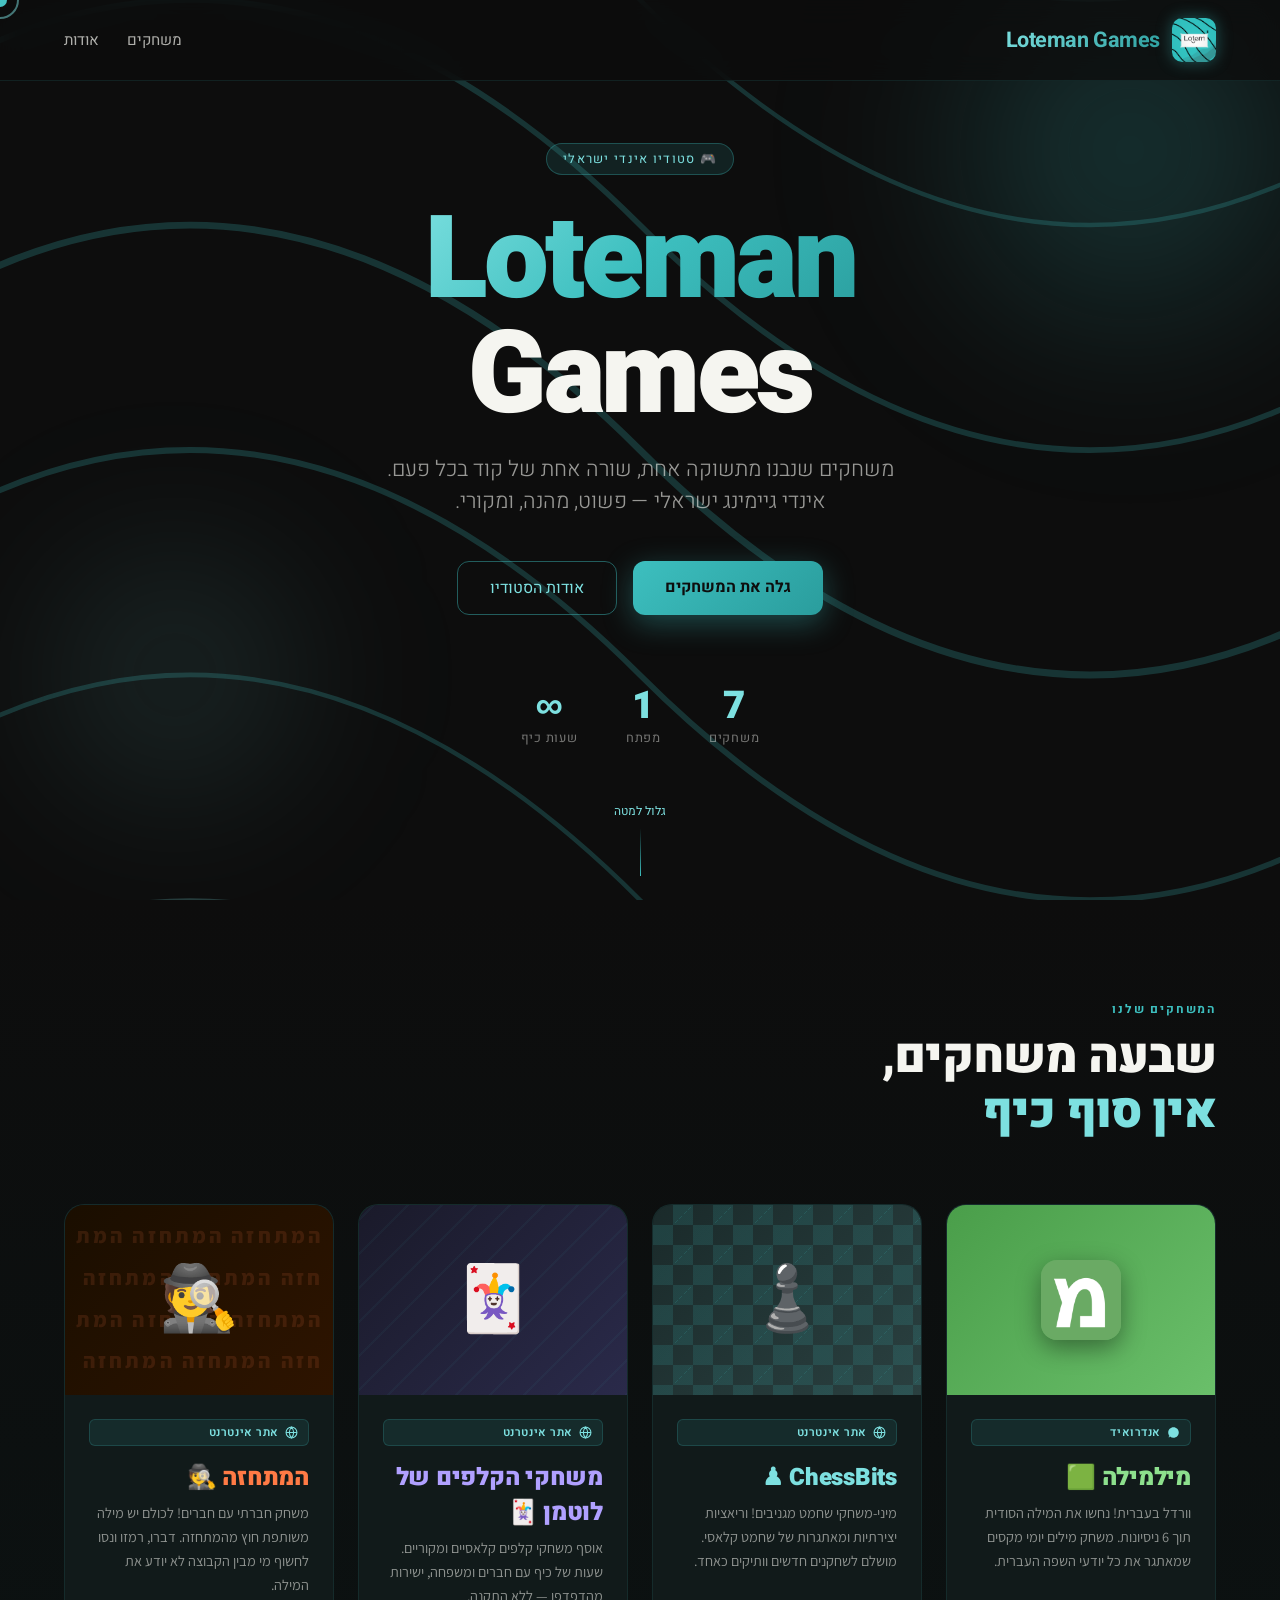
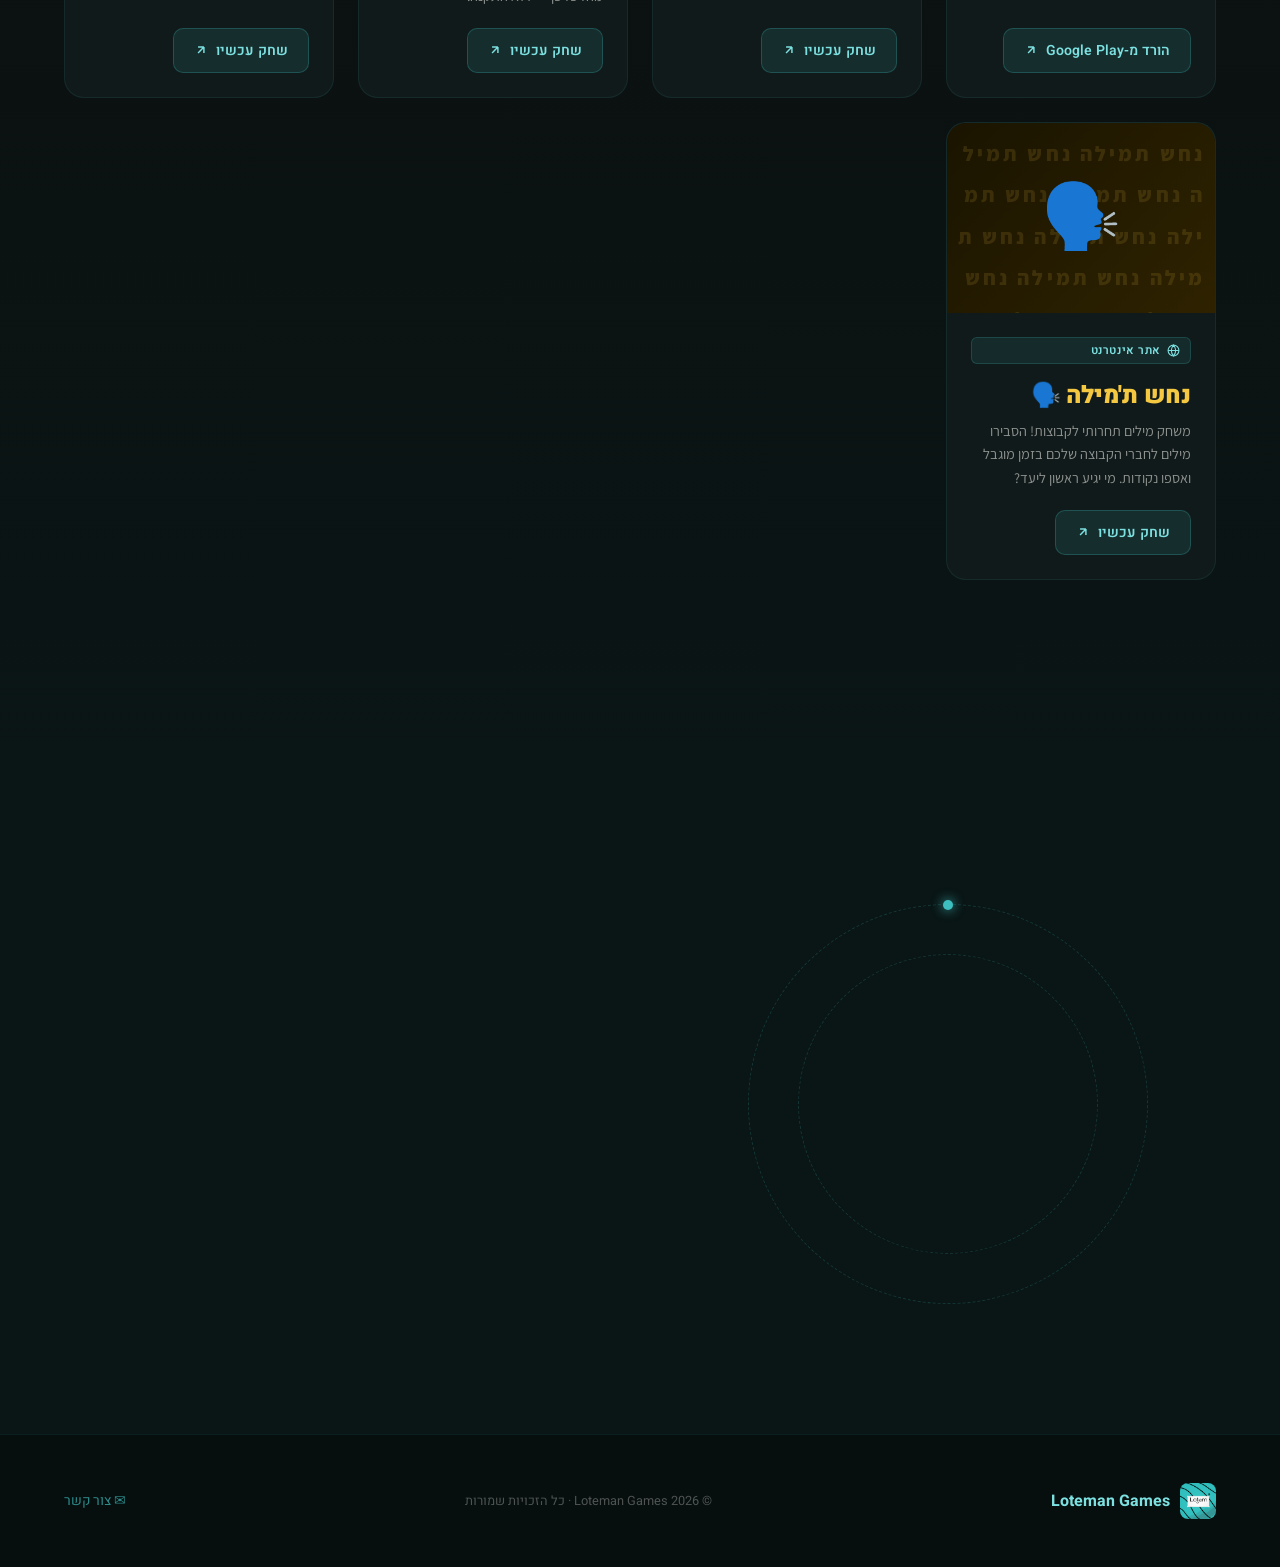
==== index.html @ 19d27a6d "Point game links to new loteman.com subdomains Co-Authored-By: Claude Opus 5.5 <noreply@anthropic.co" ====
﻿<!DOCTYPE html>
<html lang="he" dir="rtl">
<head>
  <link rel="icon" type="image/png" href="assets/logos/loteman-logo.png">
  <meta charset="UTF-8" />
  <meta name="google-adsense-account" content="ca-pub-8346271386899042" />
  <meta name="viewport" content="width=device-width, initial-scale=1.0" />
  <title>לוטמן גיימס | Loteman Games</title>
  <link rel="preconnect" href="https://fonts.googleapis.com" />
  <link rel="preconnect" href="https://fonts.gstatic.com" crossorigin />
  <link href="https://fonts.googleapis.com/css2?family=Heebo:wght@300;400;700;900&family=Assistant:wght@300;400;700&display=swap" rel="stylesheet" />
    <link rel="stylesheet" href="css/styles.css?v=4" />
</head>
<body>

<!-- Custom cursor -->
<div id="cursor"></div>
<div id="cursor-ring"></div>

<!-- Header -->
<header>
  <a href="#" class="logo-wrap">
    <img src="assets/logos/loteman-logo.png" alt="Loteman Games" class="logo-img" />
    <span class="logo-text">Loteman Games</span>
  </a>
  <nav>
    <a href="#games">משחקים</a>
    <a href="#about">אודות</a>
  </nav>
</header>

<!-- Hero -->
<section class="hero">
  <div class="hero-bg">
    <!-- Lotem-style wavy lines SVG -->
    <svg viewBox="0 0 800 800" fill="none" xmlns="http://www.w3.org/2000/svg">
      <path d="M0 400 Q200 200 400 400 Q600 600 800 400" stroke="#3dbfbf" stroke-width="3" fill="none"/>
      <path d="M0 300 Q200 100 400 300 Q600 500 800 300" stroke="#3dbfbf" stroke-width="2.5" fill="none"/>
      <path d="M0 500 Q200 300 400 500 Q600 700 800 500" stroke="#3dbfbf" stroke-width="2.5" fill="none"/>
      <path d="M0 200 Q200 0 400 200 Q600 400 800 200" stroke="#3dbfbf" stroke-width="2" fill="none"/>
      <path d="M0 600 Q200 400 400 600 Q600 800 800 600" stroke="#3dbfbf" stroke-width="2" fill="none"/>
      <path d="M0 100 Q200 -100 400 100 Q600 300 800 100" stroke="#7de0e0" stroke-width="1.5" fill="none"/>
      <path d="M0 700 Q200 500 400 700 Q600 900 800 700" stroke="#7de0e0" stroke-width="1.5" fill="none"/>
    </svg>
  </div>
  <div class="orb orb-1"></div>
  <div class="orb orb-2"></div>

  <div class="hero-content">
    <div class="hero-badge">🎮 סטודיו אינדי ישראלי</div>
    <h1>
      <span>Loteman</span><br/>
      Games
    </h1>
    <p class="hero-sub">
      משחקים שנבנו מתשוקה אחת, שורה אחת של קוד בכל פעם.
      <br/>אינדי גיימינג ישראלי — פשוט, מהנה, ומקורי.
    </p>
    <div class="hero-cta">
      <a href="#games" class="btn-primary">גלה את המשחקים</a>
      <a href="#about" class="btn-outline">אודות הסטודיו</a>
    </div>
    <div class="hero-stats">
      <div class="stat">
        <div class="stat-num">7</div>
        <div class="stat-label">משחקים</div>
      </div>
      <div class="stat">
        <div class="stat-num">1</div>
        <div class="stat-label">מפתח</div>
      </div>
      <div class="stat">
        <div class="stat-num">∞</div>
        <div class="stat-label">שעות כיף</div>
      </div>
    </div>
  </div>

  <div class="scroll-hint">
    <span>גלול למטה</span>
    <div class="scroll-hint-line"></div>
  </div>
</section>

<!-- Games -->
<section id="games">
  <div class="games-intro reveal">
    <div class="section-label">המשחקים שלנו</div>
    <h2 class="section-title">
      שבעה משחקים,<br/>
      <span>אין סוף כיף</span>
    </h2>
  </div>

  <div class="games-grid">

    <!-- 1. Milmila -->
    <div class="game-card game-card-milmila reveal">
      <div class="game-thumb game-thumb-milmila">
        <img src="assets/logos/MilMila-Logo.png" alt="מילמילה" class="game-logo" />
      </div>
      <div class="game-body">
        <div class="game-platform">
          <svg width="13" height="13" viewBox="0 0 24 24" fill="currentColor"><path d="M17.523 15.341a.75.75 0 1 0 0-1.5.75.75 0 0 0 0 1.5zm-11.046 0a.75.75 0 1 0 0-1.5.75.75 0 0 0 0 1.5zM12 2.25C6.615 2.25 2.25 6.615 2.25 12c0 2.43.865 4.655 2.29 6.387L3.22 19.72a.75.75 0 1 0 1.06 1.06l1.344-1.343A9.713 9.713 0 0 0 12 21.75c5.385 0 9.75-4.365 9.75-9.75S17.385 2.25 12 2.25z"/></svg>
          אנדרואיד
        </div>
        <div class="game-name">מילמילה 🟩</div>
        <div class="game-desc">וורדל בעברית! נחשו את המילה הסודית תוך 6 ניסיונות. משחק מילים יומי מקסים שמאתגר את כל יודעי השפה העברית.</div>
        <a href="https://play.google.com/store/apps/details?id=io.lotemangames.com.unity.template.mobile2D&hl=he" target="_blank" class="game-link">
          הורד מ-Google Play
          <svg width="14" height="14" viewBox="0 0 24 24" fill="none" stroke="currentColor" stroke-width="2.5"><path d="M7 17L17 7M17 7H7M17 7v10"/></svg>
        </a>
      </div>
    </div>

    <!-- 2. ChessBits -->
    <div class="game-card game-card-chess reveal">
      <div class="game-thumb game-thumb-chess">
        <div class="chess-pattern"></div>
        <div class="game-icon-large">♟️</div>
      </div>
      <div class="game-body">
        <div class="game-platform">
          <svg width="13" height="13" viewBox="0 0 24 24" fill="none" stroke="currentColor" stroke-width="2"><circle cx="12" cy="12" r="10"/><path d="M2 12h20M12 2a15.3 15.3 0 0 1 4 10 15.3 15.3 0 0 1-4 10 15.3 15.3 0 0 1-4-10 15.3 15.3 0 0 1 4-10z"/></svg>
          אתר אינטרנט
        </div>
        <div class="game-name">ChessBits ♟</div>
        <div class="game-desc">מיני-משחקי שחמט מגניבים! וריאציות יצירתיות ומאתגרות של שחמט קלאסי. מושלם לשחקנים חדשים וותיקים כאחד.</div>
        <a href="https://chessbits.loteman.com/" target="_blank" class="game-link">
          שחק עכשיו
          <svg width="14" height="14" viewBox="0 0 24 24" fill="none" stroke="currentColor" stroke-width="2.5"><path d="M7 17L17 7M17 7H7M17 7v10"/></svg>
        </a>
      </div>
    </div>

    <!-- 3. Card Games -->
    <div class="game-card game-card-cards reveal">
      <div class="game-thumb game-thumb-cards">
        <div class="card-pattern"></div>
        <div class="game-icon-large">🃏</div>
      </div>
      <div class="game-body">
        <div class="game-platform">
          <svg width="13" height="13" viewBox="0 0 24 24" fill="none" stroke="currentColor" stroke-width="2"><circle cx="12" cy="12" r="10"/><path d="M2 12h20M12 2a15.3 15.3 0 0 1 4 10 15.3 15.3 0 0 1-4 10 15.3 15.3 0 0 1-4-10 15.3 15.3 0 0 1 4-10z"/></svg>
          אתר אינטרנט
        </div>
        <div class="game-name">משחקי הקלפים של לוטמן 🃏</div>
        <div class="game-desc">אוסף משחקי קלפים קלאסיים ומקוריים. שעות של כיף עם חברים ומשפחה, ישירות מהדפדפן — ללא התקנה.</div>
        <a href="https://cardgames.loteman.com/" target="_blank" class="game-link">
          שחק עכשיו
          <svg width="14" height="14" viewBox="0 0 24 24" fill="none" stroke="currentColor" stroke-width="2.5"><path d="M7 17L17 7M17 7H7M17 7v10"/></svg>
        </a>
      </div>
    </div>

    <!-- 4. Imposter -->
    <div class="game-card game-card-imposter reveal">
      <div class="game-thumb game-thumb-imposter">
        <div class="word-pattern word-pattern-imposter"></div>
        <div class="game-icon-large">🕵️</div>
      </div>
      <div class="game-body">
        <div class="game-platform">
          <svg width="13" height="13" viewBox="0 0 24 24" fill="none" stroke="currentColor" stroke-width="2"><circle cx="12" cy="12" r="10"/><path d="M2 12h20M12 2a15.3 15.3 0 0 1 4 10 15.3 15.3 0 0 1-4 10 15.3 15.3 0 0 1-4-10 15.3 15.3 0 0 1 4-10z"/></svg>
          אתר אינטרנט
        </div>
        <div class="game-name">המתחזה 🕵️</div>
        <div class="game-desc">משחק חברתי עם חברים! לכולם יש מילה משותפת חוץ מהמתחזה. דברו, רמזו ונסו לחשוף מי מבין הקבוצה לא יודע את המילה.</div>
        <a href="https://imposter.loteman.com/" target="_blank" class="game-link">
          שחק עכשיו
          <svg width="14" height="14" viewBox="0 0 24 24" fill="none" stroke="currentColor" stroke-width="2.5"><path d="M7 17L17 7M17 7H7M17 7v10"/></svg>
        </a>
      </div>
    </div>

    <!-- 5. GuessWord -->
    <div class="game-card game-card-guessword reveal">
      <div class="game-thumb game-thumb-guessword">
        <div class="word-pattern"></div>
        <div class="game-icon-large">🗣️</div>
      </div>
      <div class="game-body">
        <div class="game-platform">
          <svg width="13" height="13" viewBox="0 0 24 24" fill="none" stroke="currentColor" stroke-width="2"><circle cx="12" cy="12" r="10"/><path d="M2 12h20M12 2a15.3 15.3 0 0 1 4 10 15.3 15.3 0 0 1-4 10 15.3 15.3 0 0 1-4-10 15.3 15.3 0 0 1 4-10z"/></svg>
          אתר אינטרנט
        </div>
        <div class="game-name">נחש ת'מילה 🗣️</div>
        <div class="game-desc">משחק מילים תחרותי לקבוצות! הסבירו מילים לחברי הקבוצה שלכם בזמן מוגבל ואספו נקודות. מי יגיע ראשון ליעד?</div>
        <a href="https://guessword.loteman.com/" target="_blank" class="game-link">
          שחק עכשיו
          <svg width="14" height="14" viewBox="0 0 24 24" fill="none" stroke="currentColor" stroke-width="2.5"><path d="M7 17L17 7M17 7H7M17 7v10"/></svg>
        </a>
      </div>
    </div>

    <!-- 6. Hirtotim -->
    <div class="game-card game-card-hirtotim reveal">
      <div class="game-thumb game-thumb-hirtotim">
        <div class="hirtotim-pattern"></div>
        <div class="game-icon-large">🤥</div>
      </div>
      <div class="game-body">
        <div class="game-platform">
          <svg width="13" height="13" viewBox="0 0 24 24" fill="none" stroke="currentColor" stroke-width="2"><circle cx="12" cy="12" r="10"/><path d="M2 12h20M12 2a15.3 15.3 0 0 1 4 10 15.3 15.3 0 0 1-4 10 15.3 15.3 0 0 1-4-10 15.3 15.3 0 0 1 4-10z"/></svg>
          אתר אינטרנט
        </div>
        <div class="game-name">חירטוטים 🤥</div>
        <div class="game-desc">רק תשובות שגויות (אבל הגיוניות) זוכות! ענו על שאלות עם תשובות לא נכונות שעדיין מתאימות לקטגוריה.</div>
        <a href="https://opposites.loteman.com/" target="_blank" class="game-link">
          שחק עכשיו
          <svg width="14" height="14" viewBox="0 0 24 24" fill="none" stroke="currentColor" stroke-width="2.5"><path d="M7 17L17 7M17 7H7M17 7v10"/></svg>
        </a>
      </div>
    </div>

    <!-- 7. Category -->
    <div class="game-card game-card-category reveal">
      <div class="game-thumb game-thumb-category">
        <div class="category-pattern"></div>
        <div class="game-icon-large">🏷️</div>
      </div>
      <div class="game-body">
        <div class="game-platform">
          <svg width="13" height="13" viewBox="0 0 24 24" fill="none" stroke="currentColor" stroke-width="2"><circle cx="12" cy="12" r="10"/><path d="M2 12h20M12 2a15.3 15.3 0 0 1 4 10 15.3 15.3 0 0 1-4 10 15.3 15.3 0 0 1-4-10 15.3 15.3 0 0 1 4-10z"/></svg>
          אתר אינטרנט
        </div>
        <div class="game-name">מה בקטגוריה? 🏷️</div>
        <div class="game-desc">השופט יודע את הקטגוריה הסודית — כולם מנסים לנחש אותה דרך דוגמאות. מי ינצח קודם — המנחשים או השופט?</div>
        <a href="https://categories.loteman.com/" target="_blank" class="game-link">
          שחק עכשיו
          <svg width="14" height="14" viewBox="0 0 24 24" fill="none" stroke="currentColor" stroke-width="2.5"><path d="M7 17L17 7M17 7H7M17 7v10"/></svg>
        </a>
      </div>
    </div>

    <!-- Filler (phones only) -->
    <div class="game-card game-card-soon reveal" aria-hidden="true">
      <div class="game-card-soon-inner">
        <div class="game-card-soon-emoji">🚀</div>
        <div class="game-card-soon-title">עוד משחקים בדרך</div>
        <div class="game-card-soon-sub">בקרוב...</div>
      </div>
    </div>

  </div>

  <div style="text-align:center; margin-top: 40px;" class="reveal">
    <a href="games.html" class="btn-outline">
      לכל המשחקים שלנו →
    </a>
  </div>
</section>

<!-- About -->
<section id="about">
  <div class="about-inner">

    <div class="about-visual">
      <div class="about-ring about-ring-2">
        <div class="about-dot" style="top:-5px;left:50%;transform:translateX(-50%)"></div>
      </div>
      <div class="about-ring about-ring-1"></div>
      <img src="assets/logos/loteman-logo.png" alt="Loteman Games" class="about-logo-big reveal" />
    </div>

    <div class="about-text reveal">
      <div class="section-label">אודות הסטודיו</div>
      <h2 class="section-title">
        סטודיו של <span>אחד</span>,
        <br/>עם חלומות של רבים
      </h2>
      <p class="about-p">
        שלום! אני <strong>לוטמן</strong>, מפתח משחקים עצמאי ישראלי. Loteman Games זה לא חברה גדולה — זה רק אני, המחשב שלי, והרבה קפה.
      </p>
      <p class="about-p">
        אני מאמין שמשחקים טובים לא חייבים להיות ענקיים. כל משחק שאני בונה הוא מעשה אהבה — <strong>פשוט, מכור, ומהנה</strong>.
      </p>
      <p class="about-p">
        עד עכשיו פיתחתי <strong>7 משחקים</strong>: אפליקציה לאנדרואיד ושישה אתרי משחקים, וכולם חינמיים לחלוטין.
      </p>
      <div class="about-tags">
        <span class="tag">🎮 אינדי גיים דב</span>
        <span class="tag">🇮🇱 Made in Israel</span>
        <span class="tag">💡 Unity</span>
        <span class="tag">🌐 Web Games</span>
        <span class="tag">📱 Android</span>
        <span class="tag">♟ Chess</span>
        <span class="tag">🃏 Card Games</span>
      </div>
    </div>
  </div>
</section>

<!-- Footer -->
<footer>
  <div class="footer-logo">
    <img src="assets/logos/loteman-logo.png" alt="Loteman Games" class="footer-logo-img" />
    <span class="footer-logo-text">Loteman Games</span>
  </div>
  <span class="footer-copy">© <span id="year"></span> Loteman Games · כל הזכויות שמורות</span>
  <a href="/cdn-cgi/l/email-protection#6905061d0c0408070e08040c1a290e04080005470a0604" class="footer-link">✉ צור קשר</a>
</footer>

<script data-cfasync="false" src="/cdn-cgi/scripts/5c5dd728/cloudflare-static/email-decode.min.js"></script><script src="js/app.js"></script>
</body>
</html>
---- css/styles.css ----
﻿:root {
      --teal: #3dbfbf;
      --teal-dark: #2a9d9d;
      --teal-deeper: #1a7a7a;
      --teal-light: #7de0e0;
      --black: #0d0d0d;
      --white: #f5f5f0;
      --card-bg: #111a1a;
      --wave-color: rgba(0,0,0,0.18);
    }

    *, *::before, *::after { box-sizing: border-box; margin: 0; padding: 0; }

    html { scroll-behavior: smooth; }

    body {
      background: var(--black);
      color: var(--white);
      font-family: 'Heebo', sans-serif;
      direction: rtl;
      overflow-x: hidden;
    }

    /* ---- CURSOR (desktop only) ---- */
    @media (hover: hover) and (pointer: fine) {
      body { cursor: none; }
    }
    @media (hover: none), (pointer: coarse) {
      #cursor, #cursor-ring { display: none; }
    }
    #cursor {
      position: fixed; width: 14px; height: 14px;
      background: var(--teal); border-radius: 50%;
      pointer-events: none; z-index: 9999;
      transform: translate(-50%, -50%);
      transition: transform 0.08s, width 0.2s, height 0.2s, background 0.2s;
      mix-blend-mode: screen;
    }
    #cursor-ring {
      position: fixed; width: 38px; height: 38px;
      border: 2px solid var(--teal-light);
      border-radius: 50%; pointer-events: none; z-index: 9998;
      transform: translate(-50%, -50%);
      transition: transform 0.18s ease, width 0.2s, height 0.2s;
      opacity: 0.5;
    }
    a:hover ~ #cursor, button:hover ~ #cursor { width: 24px; height: 24px; }

    /* ---- HEADER / NAV ---- */
    header {
      position: fixed; top: 0; width: 100%; z-index: 100;
      padding: 18px 5vw;
      display: flex; align-items: center; justify-content: space-between;
      background: rgba(13,13,13,0.75);
      backdrop-filter: blur(14px);
      border-bottom: 1px solid rgba(61,191,191,0.12);
    }
    .logo-wrap {
      display: flex; align-items: center; gap: 12px;
      text-decoration: none; color: inherit;
    }
    .logo-img {
      width: 44px; height: 44px; border-radius: 10px;
      object-fit: cover;
      box-shadow: 0 0 16px rgba(61,191,191,0.4);
    }
    .logo-text {
      font-size: 1.35rem; font-weight: 700;
      letter-spacing: -0.02em;
      background: linear-gradient(135deg, var(--teal-light), var(--teal-dark));
      -webkit-background-clip: text; -webkit-text-fill-color: transparent;
    }
    nav { display: flex; gap: 28px; }
    nav a {
      color: rgba(245,245,240,0.7); text-decoration: none;
      font-size: 0.95rem; font-weight: 400;
      transition: color 0.2s;
      position: relative;
    }
    nav a::after {
      content: ''; position: absolute; bottom: -3px; right: 0;
      width: 0; height: 1.5px; background: var(--teal);
      transition: width 0.25s;
    }
    nav a:hover { color: var(--teal-light); }
    nav a:hover::after { width: 100%; }

    /* ---- HERO ---- */
    .hero {
      min-height: 100vh;
      display: flex; flex-direction: column;
      align-items: center; justify-content: center;
      position: relative; overflow: hidden;
      padding: 120px 5vw 130px;
      text-align: center;
    }

    /* animated SVG wave background */
    .hero-bg {
      position: absolute; inset: 0; z-index: 0;
      overflow: hidden;
    }
    .hero-bg svg {
      position: absolute; width: 200%; height: 200%;
      top: -50%; left: -50%;
      opacity: 0.22;
      animation: rotateBg 40s linear infinite;
    }
    @keyframes rotateBg {
      from { transform: rotate(0deg); }
      to   { transform: rotate(360deg); }
    }

    /* Glowing orbs */
    .orb {
      position: absolute; border-radius: 50%;
      filter: blur(80px); pointer-events: none;
    }
    .orb-1 {
      width: 500px; height: 500px;
      background: radial-gradient(circle, rgba(61,191,191,0.28) 0%, transparent 70%);
      top: -100px; right: -100px;
      animation: floatOrb 8s ease-in-out infinite;
    }
    .orb-2 {
      width: 350px; height: 350px;
      background: radial-gradient(circle, rgba(125,224,224,0.18) 0%, transparent 70%);
      bottom: 50px; left: 0;
      animation: floatOrb 11s ease-in-out infinite reverse;
    }
    @keyframes floatOrb {
      0%, 100% { transform: translateY(0px); }
      50% { transform: translateY(-40px); }
    }

    .hero-content { position: relative; z-index: 1; }

    .hero-badge {
      display: inline-block;
      background: rgba(61,191,191,0.12);
      border: 1px solid rgba(61,191,191,0.3);
      color: var(--teal-light);
      font-size: 0.8rem; letter-spacing: 0.1em;
      padding: 6px 16px; border-radius: 100px;
      margin-bottom: 28px;
      animation: fadeUp 0.8s ease both;
    }

    .hero h1 {
      font-size: clamp(3rem, 9vw, 7.5rem);
      font-weight: 900;
      line-height: 1.0;
      letter-spacing: -0.03em;
      animation: fadeUp 0.9s 0.1s ease both;
    }
    .hero h1 span {
      background: linear-gradient(135deg, var(--teal-light) 0%, var(--teal) 50%, var(--teal-dark) 100%);
      -webkit-background-clip: text; -webkit-text-fill-color: transparent;
    }

    .hero-sub {
      margin-top: 20px;
      font-size: clamp(1rem, 2.5vw, 1.35rem);
      color: rgba(245,245,240,0.6);
      font-weight: 300;
      max-width: 560px; margin-left: auto; margin-right: auto;
      animation: fadeUp 1s 0.2s ease both;
    }

    .hero-cta {
      margin-top: 44px;
      display: flex; gap: 16px; justify-content: center; flex-wrap: wrap;
      animation: fadeUp 1s 0.3s ease both;
    }

    .btn-primary {
      background: linear-gradient(135deg, var(--teal), var(--teal-dark));
      color: var(--black); font-weight: 700;
      padding: 14px 32px; border-radius: 12px;
      border: none; font-size: 1rem; font-family: inherit;
      cursor: none; text-decoration: none;
      transition: transform 0.2s, box-shadow 0.2s;
      box-shadow: 0 8px 30px rgba(61,191,191,0.35);
      display: inline-block;
    }
    .btn-primary:hover {
      transform: translateY(-3px);
      box-shadow: 0 14px 40px rgba(61,191,191,0.5);
    }
    .btn-outline {
      background: transparent;
      border: 1.5px solid rgba(61,191,191,0.45);
      color: var(--teal-light); font-weight: 400;
      padding: 14px 32px; border-radius: 12px;
      font-size: 1rem; font-family: inherit;
      cursor: none; text-decoration: none;
      transition: transform 0.2s, background 0.2s, border-color 0.2s;
      display: inline-block;
    }
    .btn-outline:hover {
      background: rgba(61,191,191,0.1);
      border-color: var(--teal);
      transform: translateY(-3px);
    }

    .hero-stats {
      margin-top: 72px;
      display: flex; gap: 48px; justify-content: center;
      animation: fadeUp 1s 0.4s ease both;
    }
    .stat { text-align: center; }
    .stat-num {
      font-size: 2.4rem; font-weight: 900;
      color: var(--teal-light);
      line-height: 1;
    }
    .stat-label {
      font-size: 0.8rem; color: rgba(245,245,240,0.45);
      margin-top: 4px; letter-spacing: 0.06em;
    }

    @keyframes fadeUp {
      from { opacity: 0; transform: translateY(28px); }
      to   { opacity: 1; transform: translateY(0); }
    }

    /* ---- SCROLL INDICATOR ---- */
    .scroll-hint {
      position: absolute; bottom: 24px; left: 0; right: 0;
      display: flex; flex-direction: column; align-items: center; gap: 8px;
      opacity: 0.4; font-size: 0.75rem; color: var(--teal-light);
      animation: fadeUp 1s 0.8s ease both;
    }
    .scroll-hint-line {
      width: 1px; height: 48px;
      background: linear-gradient(to bottom, transparent, var(--teal));
      animation: scrollPulse 2s ease-in-out infinite;
    }
    @keyframes scrollPulse {
      0%, 100% { transform: scaleY(1); opacity: 0.4; }
      50% { transform: scaleY(1.3); opacity: 0.9; }
    }

    /* ---- SECTION COMMON ---- */
    section { padding: 100px 5vw; }
    .section-label {
      font-size: 0.75rem; letter-spacing: 0.15em;
      color: var(--teal); text-transform: uppercase;
      margin-bottom: 12px; font-weight: 700;
    }
    .section-title {
      font-size: clamp(1.8rem, 4.5vw, 3rem);
      font-weight: 900; letter-spacing: -0.02em;
      line-height: 1.15;
    }
    .section-title span { color: var(--teal-light); }

    /* ---- GAMES SECTION ---- */
    #games { background: linear-gradient(180deg, var(--black) 0%, #0a1515 100%); }
    .games-intro { max-width: 600px; margin-bottom: 64px; }

    .games-grid {
      display: grid;
      grid-template-columns: repeat(auto-fill, minmax(min(260px, calc(50% - 12px)), 1fr));
      gap: 24px;
    }

    .game-card {
      background: var(--card-bg);
      border: 1px solid rgba(61,191,191,0.1);
      border-radius: 20px;
      overflow: hidden;
      transition: transform 0.3s, border-color 0.3s, box-shadow 0.3s;
      position: relative;
      display: flex; flex-direction: column;
    }
    .game-card:hover {
      transform: translateY(-8px);
      border-color: rgba(61,191,191,0.4);
      box-shadow: 0 24px 60px rgba(61,191,191,0.15);
    }
    .game-card::before {
      content: ''; position: absolute; inset: 0;
      background: linear-gradient(135deg, rgba(61,191,191,0.05), transparent);
      opacity: 0; transition: opacity 0.3s;
      pointer-events: none; border-radius: 20px;
    }
    .game-card:hover::before { opacity: 1; }

    .game-thumb {
      height: clamp(120px, 26vw, 190px);
      display: flex; align-items: center; justify-content: center;
      font-size: 5rem;
      position: relative; overflow: hidden;
    }
    .game-thumb-milmila {
      background: linear-gradient(135deg, #4a9e4a 0%, #6abf6a 100%);
    }
    .game-thumb-chess {
      background: linear-gradient(135deg, #1a2a2a 0%, #2a4040 100%);
    }
    .game-thumb-cards {
      background: linear-gradient(135deg, #1a1a2a 0%, #2a2a4a 100%);
    }

    /* chess pattern */
    .chess-pattern {
      position: absolute; inset: 0;
      background-image:
        linear-gradient(45deg, rgba(61,191,191,0.15) 25%, transparent 25%),
        linear-gradient(-45deg, rgba(61,191,191,0.15) 25%, transparent 25%),
        linear-gradient(45deg, transparent 75%, rgba(61,191,191,0.15) 75%),
        linear-gradient(-45deg, transparent 75%, rgba(61,191,191,0.15) 75%);
      background-size: 40px 40px;
      background-position: 0 0, 0 20px, 20px -20px, -20px 0px;
    }

    /* card suit pattern */
    .card-pattern {
      position: absolute; inset: 0;
      opacity: 0.15;
      background: repeating-linear-gradient(
        -45deg,
        rgba(61,191,191,0.3),
        rgba(61,191,191,0.3) 2px,
        transparent 2px,
        transparent 24px
      );
    }

    .game-logo {
      width: 80px; height: 80px; object-fit: cover;
      border-radius: 16px; position: relative; z-index: 1;
      box-shadow: 0 8px 24px rgba(0,0,0,0.4);
    }
    .game-icon-large {
      position: relative; z-index: 1;
      font-size: 4rem;
    }

    .game-body { padding: 24px; flex: 1; display: flex; flex-direction: column; }
    .game-platform {
      display: inline-flex; align-items: center; gap: 6px;
      background: rgba(61,191,191,0.1);
      border: 1px solid rgba(61,191,191,0.2);
      color: var(--teal-light); font-size: 0.72rem;
      padding: 4px 10px; border-radius: 6px;
      margin-bottom: 14px; font-weight: 600; letter-spacing: 0.05em;
    }
    .game-name {
      font-size: 1.5rem; font-weight: 900;
      margin-bottom: 6px; letter-spacing: -0.01em;
    }
    .game-desc {
      font-size: 0.9rem; color: rgba(245,245,240,0.55);
      line-height: 1.65; flex: 1; margin-bottom: 20px;
      font-family: 'Assistant', sans-serif;
    }
    .game-link {
      display: inline-flex; align-items: center; gap: 8px;
      background: rgba(61,191,191,0.12);
      border: 1px solid rgba(61,191,191,0.25);
      color: var(--teal-light);
      padding: 11px 20px; border-radius: 10px;
      text-decoration: none; font-size: 0.88rem; font-weight: 600;
      transition: background 0.2s, transform 0.2s;
      align-self: flex-start;
    }
    .game-link:hover {
      background: rgba(61,191,191,0.22);
      transform: translateX(-4px);
    }
    .game-link svg { flex-shrink: 0; }

    /* Milmila special card */
    .game-card-milmila .game-name { color: #8de08d; }
    .game-card-chess .game-name { color: var(--teal-light); }
    .game-card-cards .game-name { color: #b0a0ff; }
    .game-card-guessword .game-name { color: #f5c842; }
    .game-card-imposter .game-name { color: #ff7a45; }
    .game-thumb-guessword {
      background: linear-gradient(135deg, #1a1400 0%, #2e2200 100%);
    }
    .game-thumb-imposter {
      background: linear-gradient(135deg, #1a0e00 0%, #2e1400 100%);
    }
    .game-thumb-category {
      background: linear-gradient(135deg, #1a0a2e 0%, #2a1a4a 100%);
    }
    .game-thumb-hirtotim {
      background: linear-gradient(135deg, #001a1a 0%, #0a2a2e 100%);
    }
    .game-card-category .game-name { color: #b87eff; }
    .game-card-hirtotim .game-name { color: #2dd4bf; }
    .word-pattern {
      position: absolute; inset: 0; overflow: hidden;
    }
    .word-pattern::before {
      content: 'נחש תמילה נחש תמילה נחש תמילה נחש תמילה נחש תמילה נחש תמילה נחש תמילה נחש תמילה נחש תמילה נחש תמילה נחש תמילה נחש תמילה נחש תמילה נחש תמילה נחש תמילה נחש תמילה נחש תמילה נחש תמילה נחש תמילה נחש תמילה';
      position: absolute; inset: 0;
      font-size: 1.3rem; font-weight: 900; letter-spacing: 0.15em;
      color: rgba(245,200,66,0.13); line-height: 2.0;
      word-break: break-all; padding: 10px;
      font-family: 'Assistant', sans-serif;
    }
    .word-pattern-imposter::before {
      content: 'המתחזה המתחזה המתחזה המתחזה המתחזה המתחזה המתחזה המתחזה המתחזה המתחזה המתחזה המתחזה המתחזה המתחזה המתחזה המתחזה המתחזה';
      position: absolute; inset: 0;
      font-size: 1.3rem; font-weight: 900; letter-spacing: 0.15em;
      color: rgba(255,122,69,0.13); line-height: 2.0;
      word-break: break-all; padding: 10px;
      font-family: 'Assistant', sans-serif;
    }
    .category-pattern {
      position: absolute; inset: 0; overflow: hidden;
    }
    .category-pattern::before {
      content: 'קטגוריה קטגוריה קטגוריה קטגוריה קטגוריה קטגוריה קטגוריה קטגוריה קטגוריה קטגוריה קטגוריה קטגוריה קטגוריה קטגוריה קטגוריה קטגוריה קטגוריה קטגוריה קטגוריה קטגוריה';
      position: absolute; inset: 0;
      font-size: 1.3rem; font-weight: 900; letter-spacing: 0.15em;
      color: rgba(184,126,255,0.15); line-height: 2.0;
      word-break: break-all; padding: 10px;
      font-family: 'Assistant', sans-serif;
    }
    .hirtotim-pattern {
      position: absolute; inset: 0; overflow: hidden;
    }
    .hirtotim-pattern::before {
      content: 'חירטוט חירטוט חירטוט חירטוט חירטוט חירטוט חירטוט חירטוט חירטוט חירטוט חירטוט חירטוט חירטוט חירטוט חירטוט חירטוט חירטוט חירטוט חירטוט חירטוט חירטוט';
      position: absolute; inset: 0;
      font-size: 1.3rem; font-weight: 900; letter-spacing: 0.15em;
      color: rgba(45,212,191,0.15); line-height: 2.0;
      word-break: break-all; padding: 10px;
      font-family: 'Assistant', sans-serif;
    }

    /* ---- ABOUT SECTION ---- */
    #about {
      background: #0a1515;
      position: relative; overflow: hidden;
    }
    .about-inner {
      display: grid;
      grid-template-columns: 1fr 1fr;
      gap: 80px; align-items: center;
    }
    .about-visual {
      position: relative;
      display: flex; align-items: center; justify-content: center;
    }
    .about-logo-big {
      width: 200px; height: 200px; object-fit: cover;
      border-radius: 28px;
      box-shadow: 0 0 60px rgba(61,191,191,0.3), 0 0 120px rgba(61,191,191,0.1);
      position: relative; z-index: 1;
      animation: logoFloat 6s ease-in-out infinite;
    }
    @keyframes logoFloat {
      0%, 100% { transform: translateY(0) rotate(0deg); }
      50% { transform: translateY(-12px) rotate(1deg); }
    }
    .about-ring {
      position: absolute;
      border: 1px dashed rgba(61,191,191,0.2);
      border-radius: 50%;
      animation: ringRotate 20s linear infinite;
    }
    .about-ring-1 { width: 300px; height: 300px; }
    .about-ring-2 { width: 400px; height: 400px; animation-direction: reverse; animation-duration: 30s; }
    @keyframes ringRotate { from { transform: rotate(0); } to { transform: rotate(360deg); } }

    .about-dot {
      position: absolute;
      width: 10px; height: 10px;
      background: var(--teal); border-radius: 50%;
      box-shadow: 0 0 12px var(--teal);
    }
    /* position the dot on ring-1 */
    .about-ring-1 .about-dot { top: -5px; left: 50%; transform: translateX(-50%); }

    .about-text .section-title { margin-bottom: 20px; }
    .about-p {
      font-size: 1rem; color: rgba(245,245,240,0.6);
      line-height: 1.75; font-family: 'Assistant', sans-serif;
      margin-bottom: 16px;
    }
    .about-p strong { color: var(--teal-light); font-weight: 700; }

    .about-tags {
      display: flex; flex-wrap: wrap; gap: 8px; margin-top: 28px;
    }
    .tag {
      background: rgba(61,191,191,0.08);
      border: 1px solid rgba(61,191,191,0.18);
      color: var(--teal-light); font-size: 0.8rem;
      padding: 6px 14px; border-radius: 100px;
    }

    /* ---- FOOTER ---- */
    footer {
      background: #060e0e;
      border-top: 1px solid rgba(61,191,191,0.1);
      padding: 48px 5vw;
      display: flex; align-items: center; justify-content: space-between;
      flex-wrap: wrap; gap: 20px;
    }
    .footer-logo { display: flex; align-items: center; gap: 10px; }
    .footer-logo-img { width: 36px; border-radius: 8px; }
    .footer-logo-text { font-size: 1rem; font-weight: 700; color: var(--teal-light); }
    .footer-copy { font-size: 0.8rem; color: rgba(245,245,240,0.3); }
    .footer-link {
      font-size: 0.85rem; color: rgba(61,191,191,0.7);
      text-decoration: none; transition: color 0.2s;
    }
    .footer-link:hover { color: var(--teal-light); }

    /* ---- REVEAL ANIMATION ---- */
    .reveal {
      opacity: 0; transform: translateY(36px);
      transition: opacity 0.7s ease, transform 0.7s ease;
    }
    .reveal.visible { opacity: 1; transform: none; }

    /* ---- DIVIDER ---- */
    .wave-divider {
      width: 100%; overflow: hidden; line-height: 0;
      height: 60px;
    }
    .wave-divider svg { display: block; }

    /* ---- GAMES PAGE ---- */
    .games-page-header {
      position: sticky; top: 0;
      background: rgba(13,13,13,0.92);
      backdrop-filter: blur(12px);
      border-bottom: 1px solid rgba(61,191,191,0.1);
      padding: 16px 5vw;
      display: flex; align-items: center; gap: 16px;
      z-index: 100;
    }
    .back-btn {
      display: flex; align-items: center; gap: 6px;
      color: var(--teal-light); text-decoration: none;
      font-size: 0.9rem; font-weight: 700;
      padding: 8px 14px;
      border: 1px solid rgba(61,191,191,0.3);
      border-radius: 10px;
      transition: background 0.2s, border-color 0.2s;
      white-space: nowrap;
    }
    .back-btn:hover { background: rgba(61,191,191,0.1); border-color: var(--teal); }
    .games-page-title { font-size: 1.2rem; font-weight: 900; color: var(--white); }
    .games-controls {
      padding: 28px 5vw 0;
      display: flex; flex-direction: column; gap: 14px;
      max-width: 1600px; margin: 0 auto; width: 100%;
    }
    .games-search-input {
      width: 100%; padding: 14px 18px;
      background: rgba(61,191,191,0.05);
      border: 1px solid rgba(61,191,191,0.2);
      border-radius: 14px; color: var(--white);
      font-family: 'Heebo', sans-serif; font-size: 1rem;
      outline: none; transition: border-color 0.2s; direction: rtl;
    }
    .games-search-input:focus { border-color: var(--teal); }
    .games-search-input::placeholder { color: rgba(245,245,240,0.3); }
    .filter-tabs { display: flex; gap: 8px; }
    .filter-tab {
      padding: 8px 18px;
      border: 1px solid rgba(61,191,191,0.2);
      border-radius: 20px; background: transparent;
      color: rgba(245,245,240,0.5);
      font-family: 'Heebo', sans-serif;
      font-size: 0.85rem; font-weight: 700;
      cursor: none; transition: all 0.2s;
    }
    .filter-tab.active { background: var(--teal); border-color: var(--teal); color: var(--black); }
    .games-page-grid {
      padding: 28px 5vw 60px;
      display: grid; grid-template-columns: repeat(auto-fill, minmax(min(260px, calc(50% - 12px)), 1fr));
      gap: 24px; max-width: 1600px; margin: 0 auto; width: 100%;
    }
    .game-card.hidden { display: none; }
    .no-results {
      grid-column: 1 / -1; text-align: center;
      color: rgba(245,245,240,0.3); font-size: 1rem; padding: 60px 0;
    }
    .games-page-footer {
      text-align: center; padding: 0 5vw 60px;
    }

    /* ---- RESPONSIVE ---- */
    @media (max-width: 768px) {
      .about-inner { grid-template-columns: 1fr; gap: 48px; }
      .about-visual { display: none; }
      nav { display: none; }
      .hero-stats { gap: 28px; }
    }

    /* ---- "COMING SOON" FILLER CARD (phones only) ---- */
    .game-card-soon { display: none; }
    .game-card-soon-inner {
      flex: 1; display: flex; flex-direction: column; align-items: center; justify-content: center;
      gap: 6px; padding: 14px 10px; text-align: center;
    }
    .game-card-soon-emoji { font-size: 2rem; line-height: 1; }
    .game-card-soon-title { font-size: 0.98rem; font-weight: 900; color: var(--teal-light); }
    .game-card-soon-sub { font-size: 0.74rem; color: rgba(245,245,240,0.45); font-family: 'Assistant', sans-serif; }

    /* ---- COMPACT GAME CARDS ON PHONES ---- */
    @media (max-width: 600px) {
      .game-card-soon:not(.hidden) { display: flex; border-style: dashed; background: transparent; }
      #games { padding: 56px 4vw; }
      .games-intro { margin-bottom: 28px; }

      .games-grid, .games-page-grid {
        grid-template-columns: repeat(2, minmax(0, 1fr));
        gap: 10px;
      }
      .games-page-grid { padding: 16px 4vw 40px; }
      .games-controls { padding: 16px 4vw 0; }

      .game-card { border-radius: 14px; }
      .game-card:hover { transform: none; }
      .game-thumb { height: 76px; }
      .game-logo { width: 48px; height: 48px; border-radius: 11px; }
      .game-icon-large { font-size: 2.2rem; }
      .chess-pattern { background-size: 24px 24px; background-position: 0 0, 0 12px, 12px -12px, -12px 0; }
      .word-pattern::before, .category-pattern::before, .hirtotim-pattern::before,
      .word-pattern-imposter::before { font-size: 0.8rem; padding: 4px; line-height: 1.8; }

      .game-body { padding: 10px; }
      .game-platform { font-size: 0.62rem; padding: 2px 7px; margin-bottom: 8px; gap: 4px; }
      .game-name { font-size: 0.98rem; line-height: 1.25; margin-bottom: 4px; }
      .game-desc {
        font-size: 0.74rem; line-height: 1.45; margin-bottom: 10px;
        display: -webkit-box; -webkit-line-clamp: 3; -webkit-box-orient: vertical; overflow: hidden;
      }
      .game-link {
        width: 100%; justify-content: center; align-self: stretch;
        padding: 7px 8px; font-size: 0.74rem; gap: 5px; border-radius: 8px;
      }
      .game-link svg { width: 11px; height: 11px; }
      .game-link:hover { transform: none; }
    }
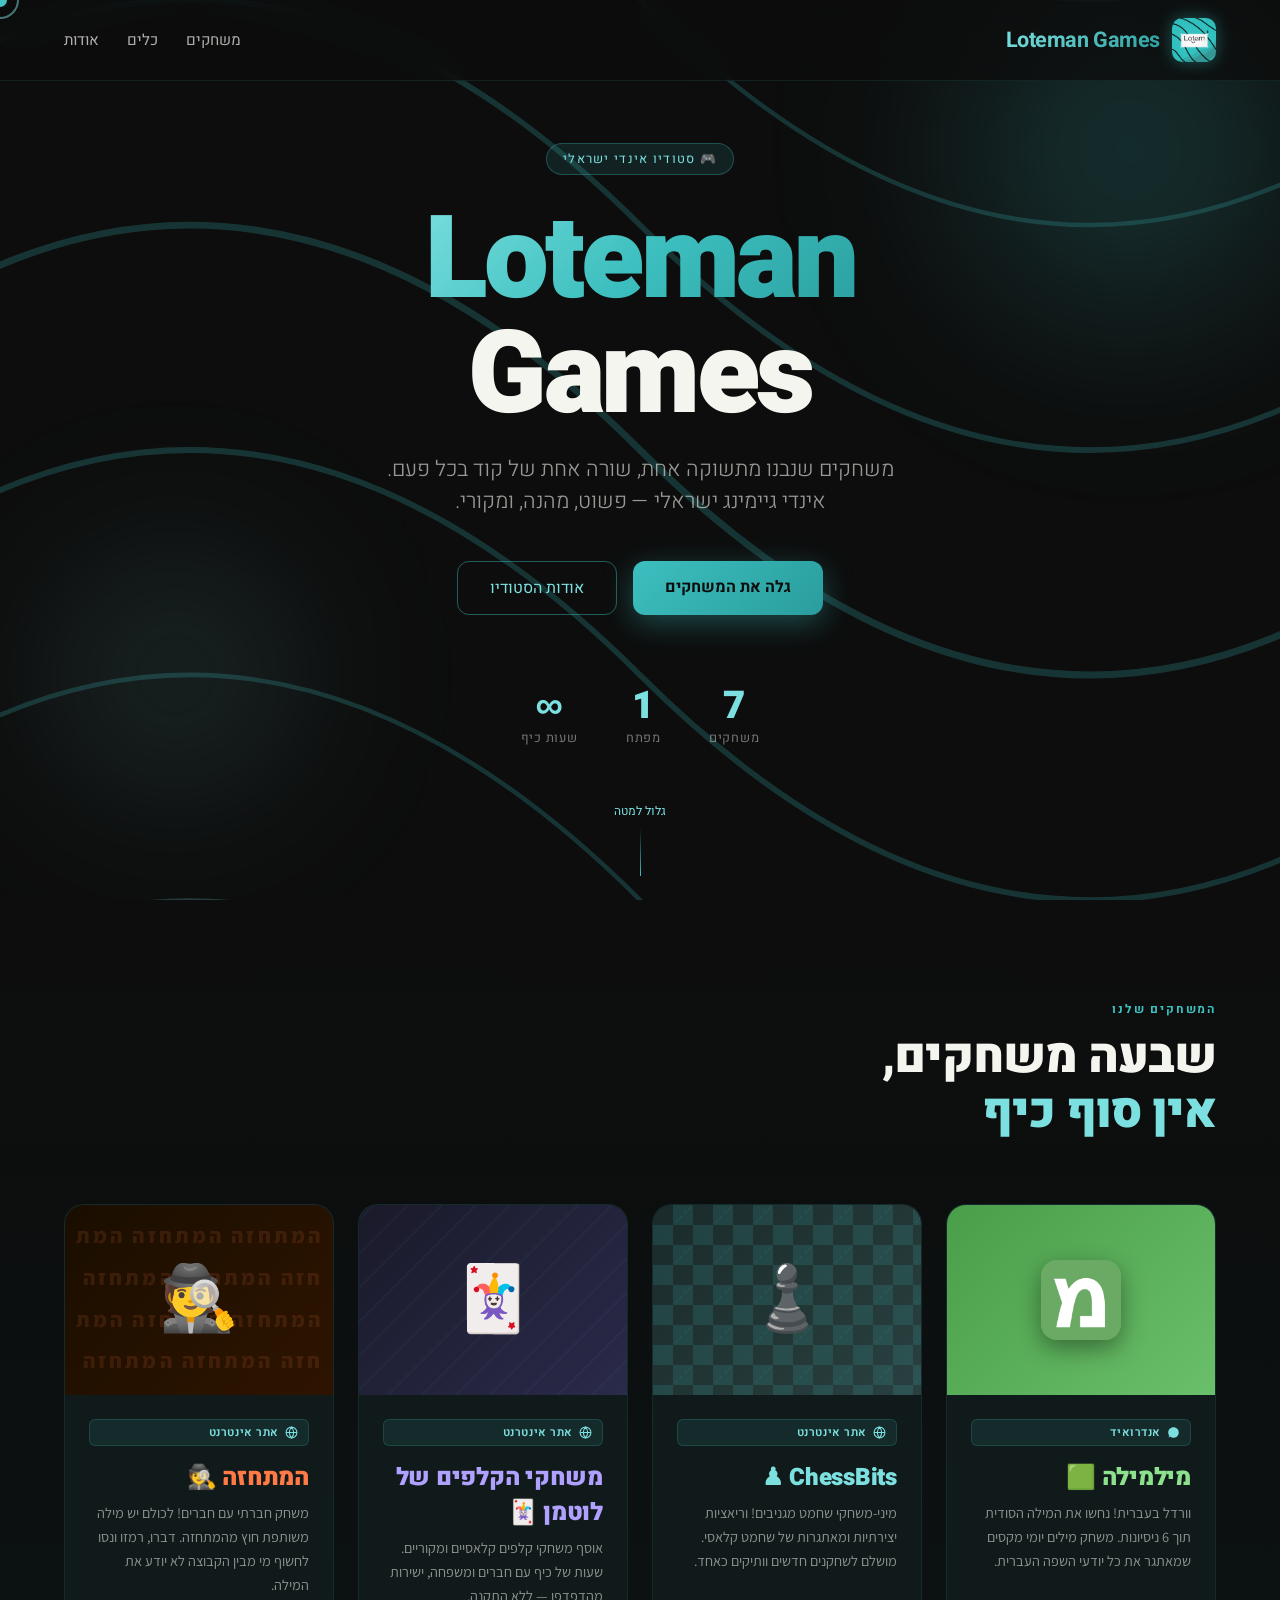
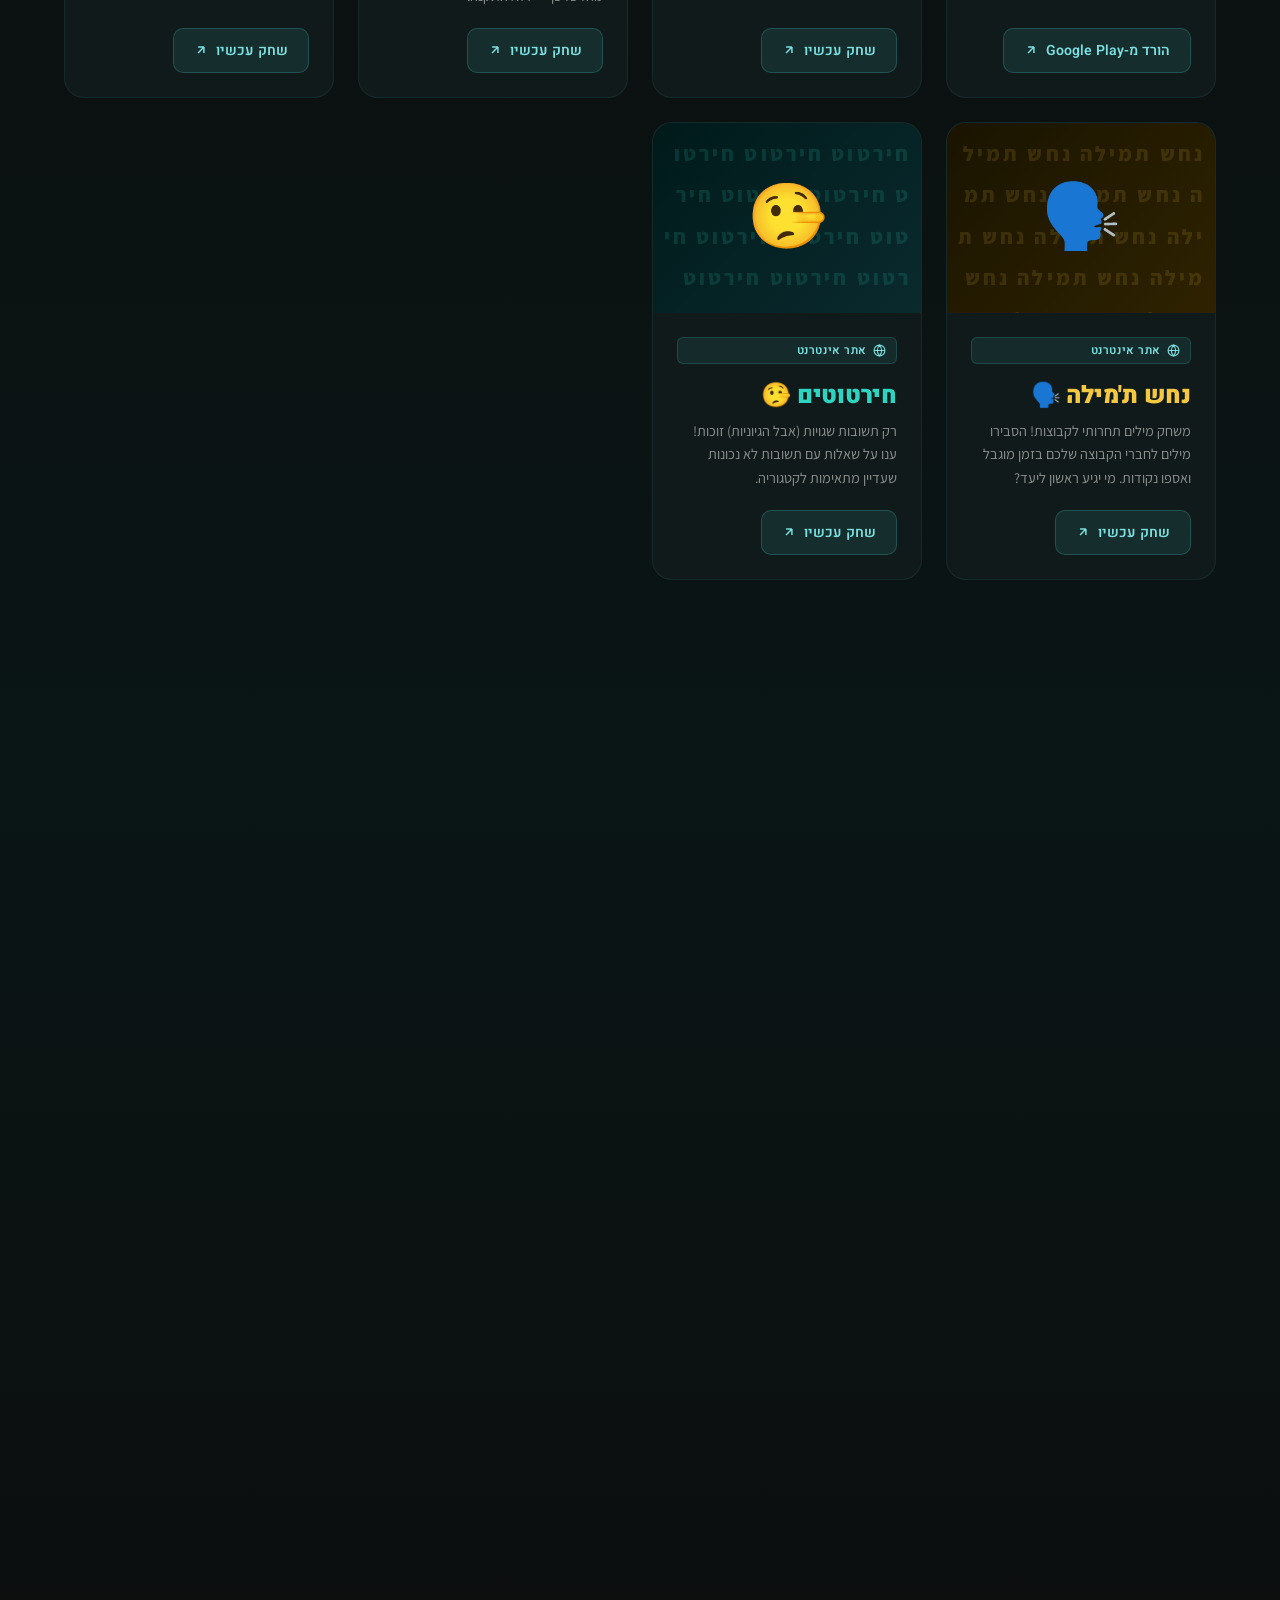
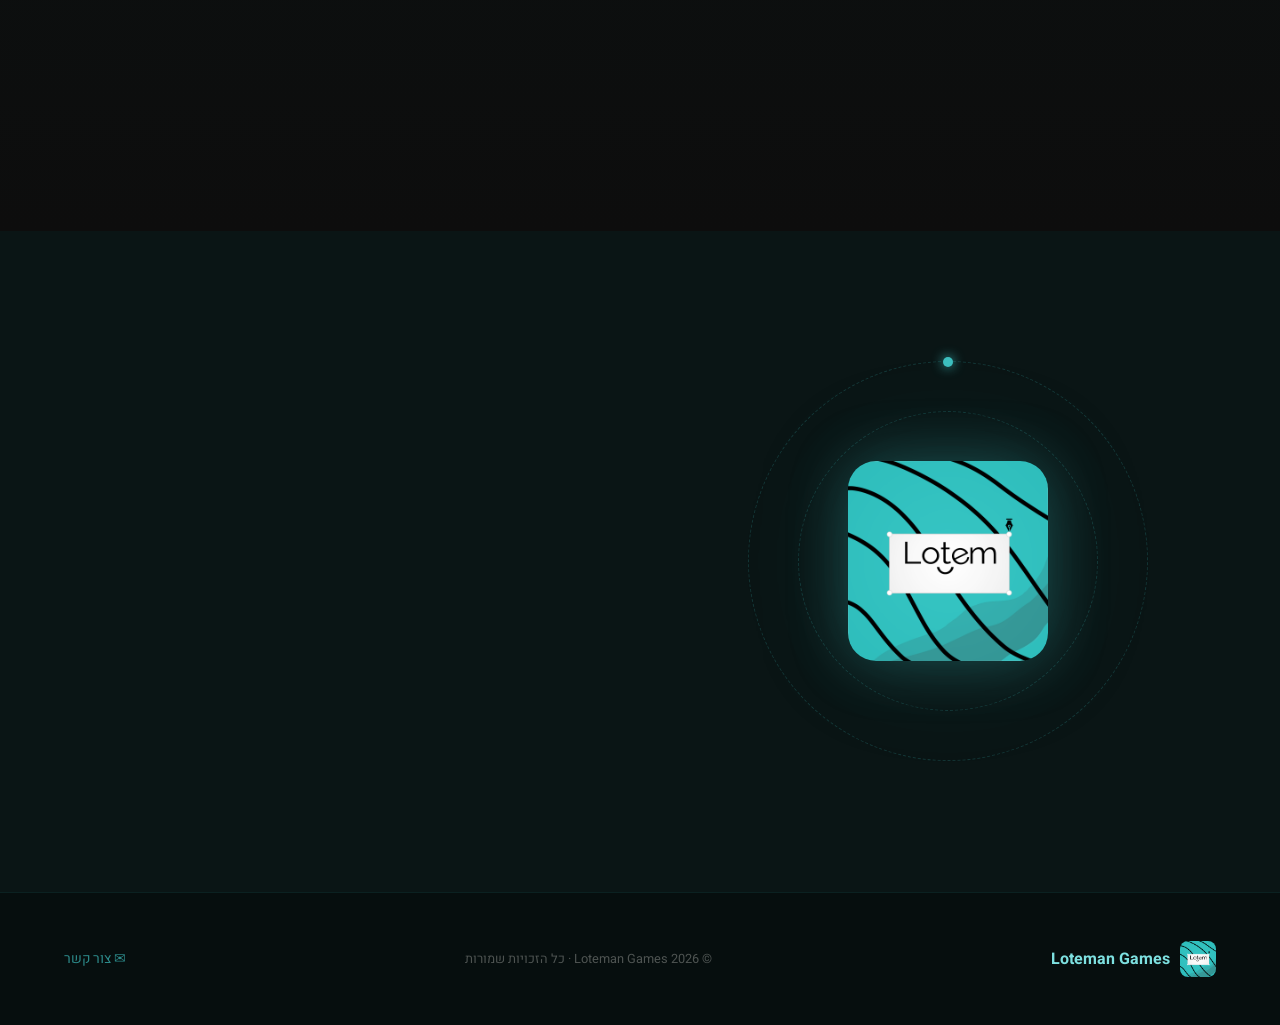
==== commit 33ea6b46: "Add tools section and all-tools page (Geeks Watchlist, ZapZap, Climb Israel) New Tools section on th" ====
--- a/index.html
+++ b/index.html
@@ -1,4 +1,4 @@
-﻿<!DOCTYPE html>
+<!DOCTYPE html>
 <html lang="he" dir="rtl">
 <head>
   <link rel="icon" type="image/png" href="assets/logos/loteman-logo.png">
@@ -9,7 +9,7 @@
   <link rel="preconnect" href="https://fonts.googleapis.com" />
   <link rel="preconnect" href="https://fonts.gstatic.com" crossorigin />
   <link href="https://fonts.googleapis.com/css2?family=Heebo:wght@300;400;700;900&family=Assistant:wght@300;400;700&display=swap" rel="stylesheet" />
-    <link rel="stylesheet" href="css/styles.css?v=4" />
+    <link rel="stylesheet" href="css/styles.css?v=6" />
 </head>
 <body>
 
@@ -25,6 +25,7 @@
   </a>
   <nav>
     <a href="#games">משחקים</a>
+    <a href="#tools">כלים</a>
     <a href="#about">אודות</a>
   </nav>
 </header>
@@ -247,6 +248,102 @@
   <div style="text-align:center; margin-top: 40px;" class="reveal">
     <a href="games.html" class="btn-outline">
       לכל המשחקים שלנו →
+    </a>
+  </div>
+</section>
+
+<!-- Tools -->
+<section id="tools">
+  <div class="games-intro reveal">
+    <div class="section-label">הכלים שלנו</div>
+    <h2 class="section-title">
+      כלים שימושיים,<br/>
+      <span>חינם לגמרי</span>
+    </h2>
+  </div>
+
+  <div class="games-grid">
+
+    <!-- Geeks Watchlist -->
+    <div class="game-card game-card-geeks reveal">
+      <div class="game-thumb game-thumb-geeks">
+        <div class="geeks-pattern"></div>
+        <div class="game-icon-large">🦸</div>
+      </div>
+      <div class="game-body">
+        <div class="game-platform">
+          <svg width="13" height="13" viewBox="0 0 24 24" fill="none" stroke="currentColor" stroke-width="2"><circle cx="12" cy="12" r="10"/><path d="M2 12h20M12 2a15.3 15.3 0 0 1 4 10 15.3 15.3 0 0 1-4 10 15.3 15.3 0 0 1-4-10 15.3 15.3 0 0 1 4-10z"/></svg>
+          אתר + אנדרואיד
+        </div>
+        <div class="game-name">Geeks Watchlist 🦸</div>
+        <div class="game-desc">מעקב צפייה לגיקים! אוספים מוכנים של סרטים וסדרות — מסמנים מה כבר ראיתם, עוקבים אחרי ההתקדמות ומכוכבים קולקציות. עם פוסטרים, תקצירים, דירוגים וטריילרים.</div>
+        <div class="game-links">
+          <a href="https://geeks-watchlist.loteman.com" target="_blank" rel="noopener" class="game-link">
+            פתח באתר
+            <svg width="14" height="14" viewBox="0 0 24 24" fill="none" stroke="currentColor" stroke-width="2.5"><path d="M7 17L17 7M17 7H7M17 7v10"/></svg>
+          </a>
+          <a href="https://play.google.com/store/apps/details?id=com.lotemangames.geekswatchlist" target="_blank" rel="noopener" class="game-link game-link-alt">
+            Google Play
+            <svg width="14" height="14" viewBox="0 0 24 24" fill="none" stroke="currentColor" stroke-width="2.5"><path d="M7 17L17 7M17 7H7M17 7v10"/></svg>
+          </a>
+        </div>
+      </div>
+    </div>
+
+    <!-- ZapZap -->
+    <div class="game-card game-card-tvtime reveal">
+      <div class="game-thumb game-thumb-tvtime">
+        <div class="tvtime-pattern"></div>
+        <div class="game-icon-large">📺</div>
+      </div>
+      <div class="game-body">
+        <div class="game-platform">
+          <svg width="13" height="13" viewBox="0 0 24 24" fill="none" stroke="currentColor" stroke-width="2"><circle cx="12" cy="12" r="10"/><path d="M2 12h20M12 2a15.3 15.3 0 0 1 4 10 15.3 15.3 0 0 1-4 10 15.3 15.3 0 0 1-4-10 15.3 15.3 0 0 1 4-10z"/></svg>
+          אתר אינטרנט
+        </div>
+        <div class="game-name">ZapZap 📺</div>
+        <div class="game-desc">צופים בערוצי הטלוויזיה הישראליים בשידור חי, ישירות מהדפדפן — וגם מאזינים לתחנות רדיו. בלי הרשמה ובלי התקנה.</div>
+        <a href="https://zapzap.loteman.com" target="_blank" rel="noopener" class="game-link">
+          פתח באתר
+          <svg width="14" height="14" viewBox="0 0 24 24" fill="none" stroke="currentColor" stroke-width="2.5"><path d="M7 17L17 7M17 7H7M17 7v10"/></svg>
+        </a>
+      </div>
+    </div>
+
+    <!-- Climb Israel -->
+    <div class="game-card game-card-climb reveal">
+      <div class="game-thumb game-thumb-climb">
+        <div class="climb-pattern"></div>
+        <div class="game-icon-large">🧗</div>
+      </div>
+      <div class="game-body">
+        <div class="game-platform">
+          <svg width="13" height="13" viewBox="0 0 24 24" fill="none" stroke="currentColor" stroke-width="2"><circle cx="12" cy="12" r="10"/><path d="M2 12h20M12 2a15.3 15.3 0 0 1 4 10 15.3 15.3 0 0 1-4 10 15.3 15.3 0 0 1-4-10 15.3 15.3 0 0 1 4-10z"/></svg>
+          אתר אינטרנט
+        </div>
+        <div class="game-name">Climb Israel 🧗</div>
+        <div class="game-desc">אתר מידע קהילתי חינמי לטיפוס בישראל: מדריך למתחילים, אנציקלופדיה של מושגים וציוד, מדריכי טכניקה ומניעת פציעות, ומפה אינטראקטיבית של קירות טיפוס ואתרי טבע.</div>
+        <a href="https://climb-israel.loteman.com" target="_blank" rel="noopener" class="game-link">
+          פתח באתר
+          <svg width="14" height="14" viewBox="0 0 24 24" fill="none" stroke="currentColor" stroke-width="2.5"><path d="M7 17L17 7M17 7H7M17 7v10"/></svg>
+        </a>
+      </div>
+    </div>
+
+    <!-- Filler (phones only) -->
+    <div class="game-card game-card-soon reveal" aria-hidden="true">
+      <div class="game-card-soon-inner">
+        <div class="game-card-soon-emoji">🛠️</div>
+        <div class="game-card-soon-title">עוד כלים בדרך</div>
+        <div class="game-card-soon-sub">בקרוב...</div>
+      </div>
+    </div>
+
+  </div>
+
+  <div style="text-align:center; margin-top: 40px;" class="reveal">
+    <a href="tools.html" class="btn-outline">
+      לכל הכלים שלנו →
     </a>
   </div>
 </section>
--- a/css/styles.css
+++ b/css/styles.css
@@ -1,4 +1,4 @@
-﻿:root {
+:root {
       --teal: #3dbfbf;
       --teal-dark: #2a9d9d;
       --teal-deeper: #1a7a7a;
@@ -434,6 +434,41 @@
       font-family: 'Assistant', sans-serif;
     }
 
+    /* ---- TOOLS SECTION ---- */
+    #tools { background: linear-gradient(180deg, #0a1515 0%, var(--black) 100%); }
+    .game-links { display: flex; flex-wrap: wrap; gap: 8px; align-self: flex-start; }
+    .game-link-alt {
+      background: transparent;
+      border-color: rgba(245,245,240,0.18);
+      color: rgba(245,245,240,0.7);
+    }
+    .game-link-alt:hover { background: rgba(245,245,240,0.08); }
+    .game-thumb-geeks { background: linear-gradient(135deg, #1f0a24 0%, #3a1240 100%); }
+    .game-thumb-tvtime { background: linear-gradient(135deg, #0a1424 0%, #11305a 100%); }
+    .game-thumb-climb { background: linear-gradient(135deg, #1c1408 0%, #3a2a12 100%); }
+    .game-card-geeks .game-name { color: #e879f9; }
+    .game-card-tvtime .game-name { color: #60a5fa; }
+    .game-card-climb .game-name { color: #e0a96d; }
+    .geeks-pattern, .tvtime-pattern, .climb-pattern { position: absolute; inset: 0; overflow: hidden; }
+    .geeks-pattern::before, .tvtime-pattern::before, .climb-pattern::before {
+      position: absolute; inset: 0;
+      font-size: 1.3rem; font-weight: 900; letter-spacing: 0.15em;
+      line-height: 2.0; word-break: break-all; padding: 10px;
+      font-family: 'Assistant', sans-serif;
+    }
+    .geeks-pattern::before {
+      content: 'GEEKS WATCHLIST GEEKS WATCHLIST GEEKS WATCHLIST GEEKS WATCHLIST GEEKS WATCHLIST GEEKS WATCHLIST GEEKS WATCHLIST GEEKS WATCHLIST';
+      color: rgba(232,121,249,0.14);
+    }
+    .tvtime-pattern::before {
+      content: 'ZAPZAP ZAPZAP ZAPZAP ZAPZAP ZAPZAP ZAPZAP ZAPZAP ZAPZAP ZAPZAP ZAPZAP ZAPZAP ZAPZAP ZAPZAP ZAPZAP ZAPZAP ZAPZAP ZAPZAP ZAPZAP ZAPZAP';
+      color: rgba(96,165,250,0.15);
+    }
+    .climb-pattern::before {
+      content: 'CLIMB ISRAEL CLIMB ISRAEL CLIMB ISRAEL CLIMB ISRAEL CLIMB ISRAEL CLIMB ISRAEL CLIMB ISRAEL CLIMB ISRAEL CLIMB ISRAEL CLIMB ISRAEL';
+      color: rgba(224,169,109,0.15);
+    }
+
     /* ---- ABOUT SECTION ---- */
     #about {
       background: #0a1515;
@@ -628,7 +663,10 @@
       .game-icon-large { font-size: 2.2rem; }
       .chess-pattern { background-size: 24px 24px; background-position: 0 0, 0 12px, 12px -12px, -12px 0; }
       .word-pattern::before, .category-pattern::before, .hirtotim-pattern::before,
+      .geeks-pattern::before, .tvtime-pattern::before, .climb-pattern::before,
       .word-pattern-imposter::before { font-size: 0.8rem; padding: 4px; line-height: 1.8; }
+      #tools { padding: 56px 4vw; }
+      .game-links { flex-direction: column; width: 100%; gap: 6px; }
 
       .game-body { padding: 10px; }
       .game-platform { font-size: 0.62rem; padding: 2px 7px; margin-bottom: 8px; gap: 4px; }
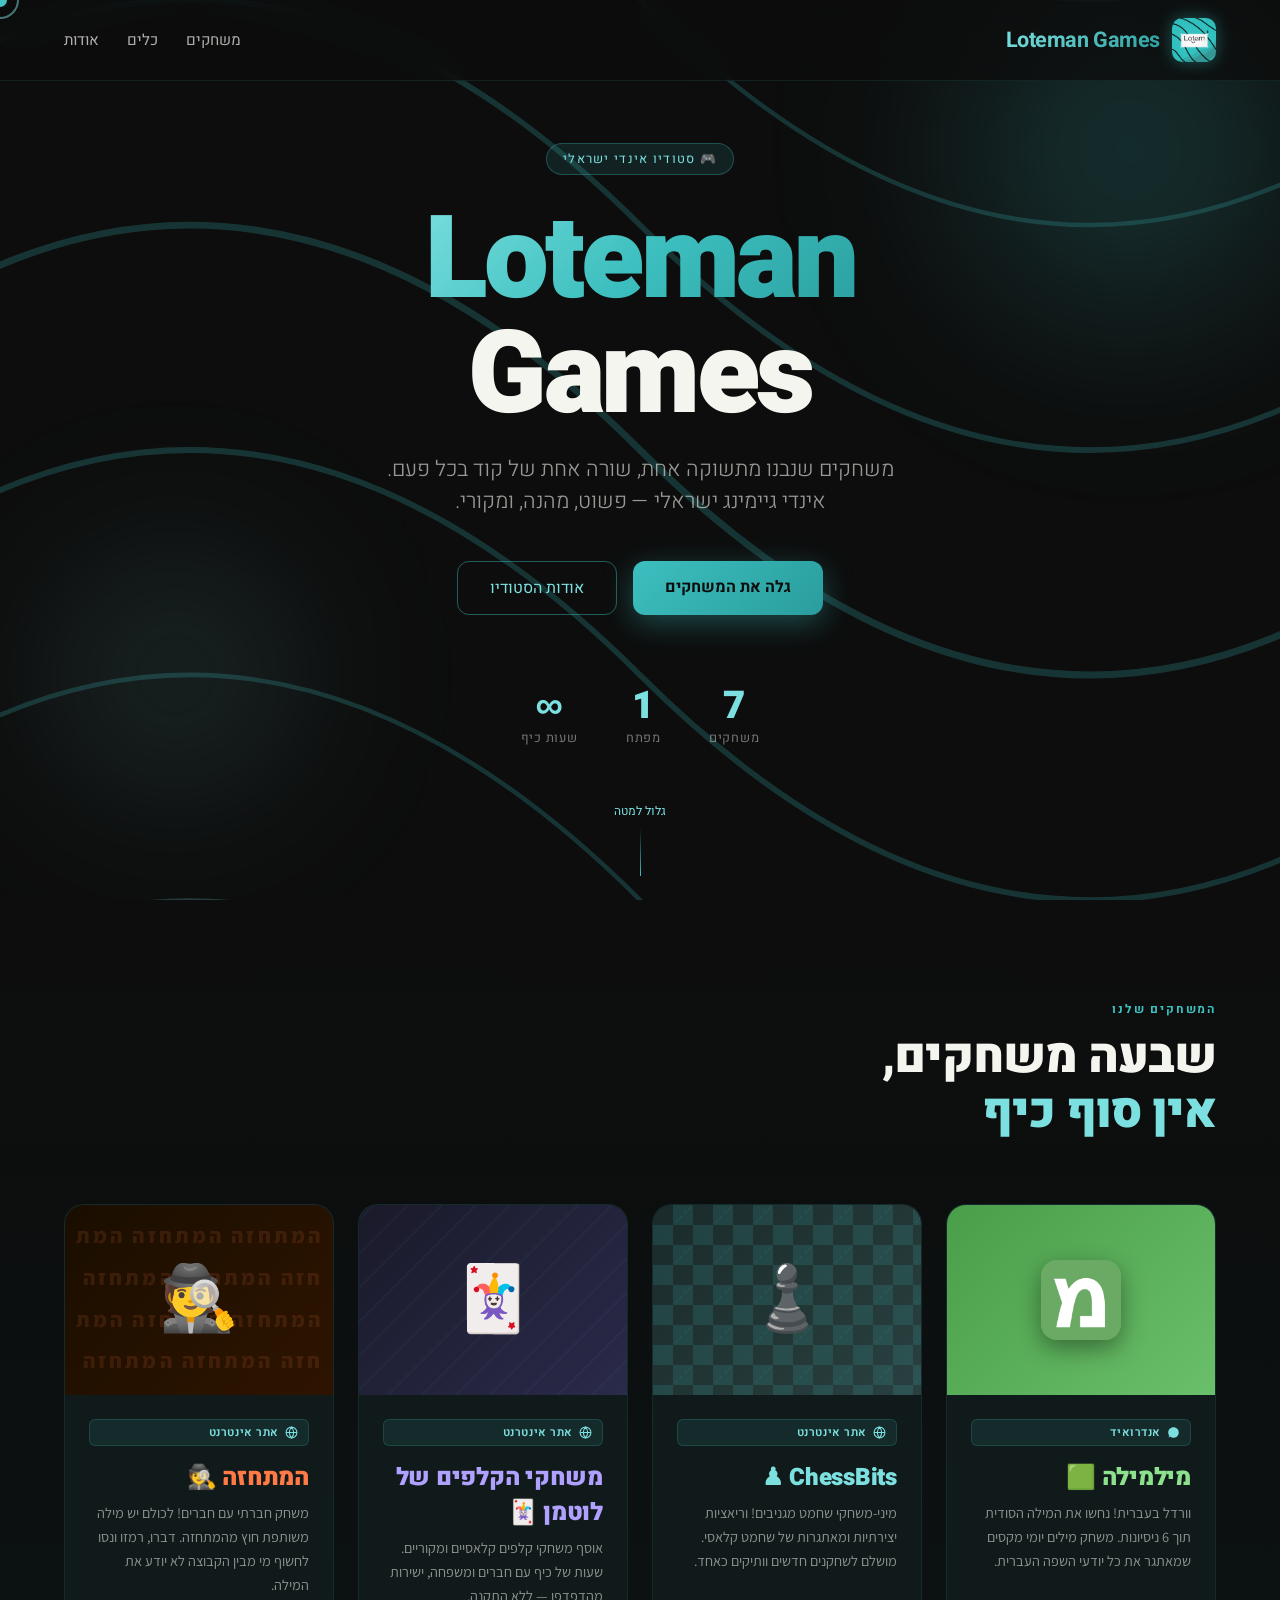
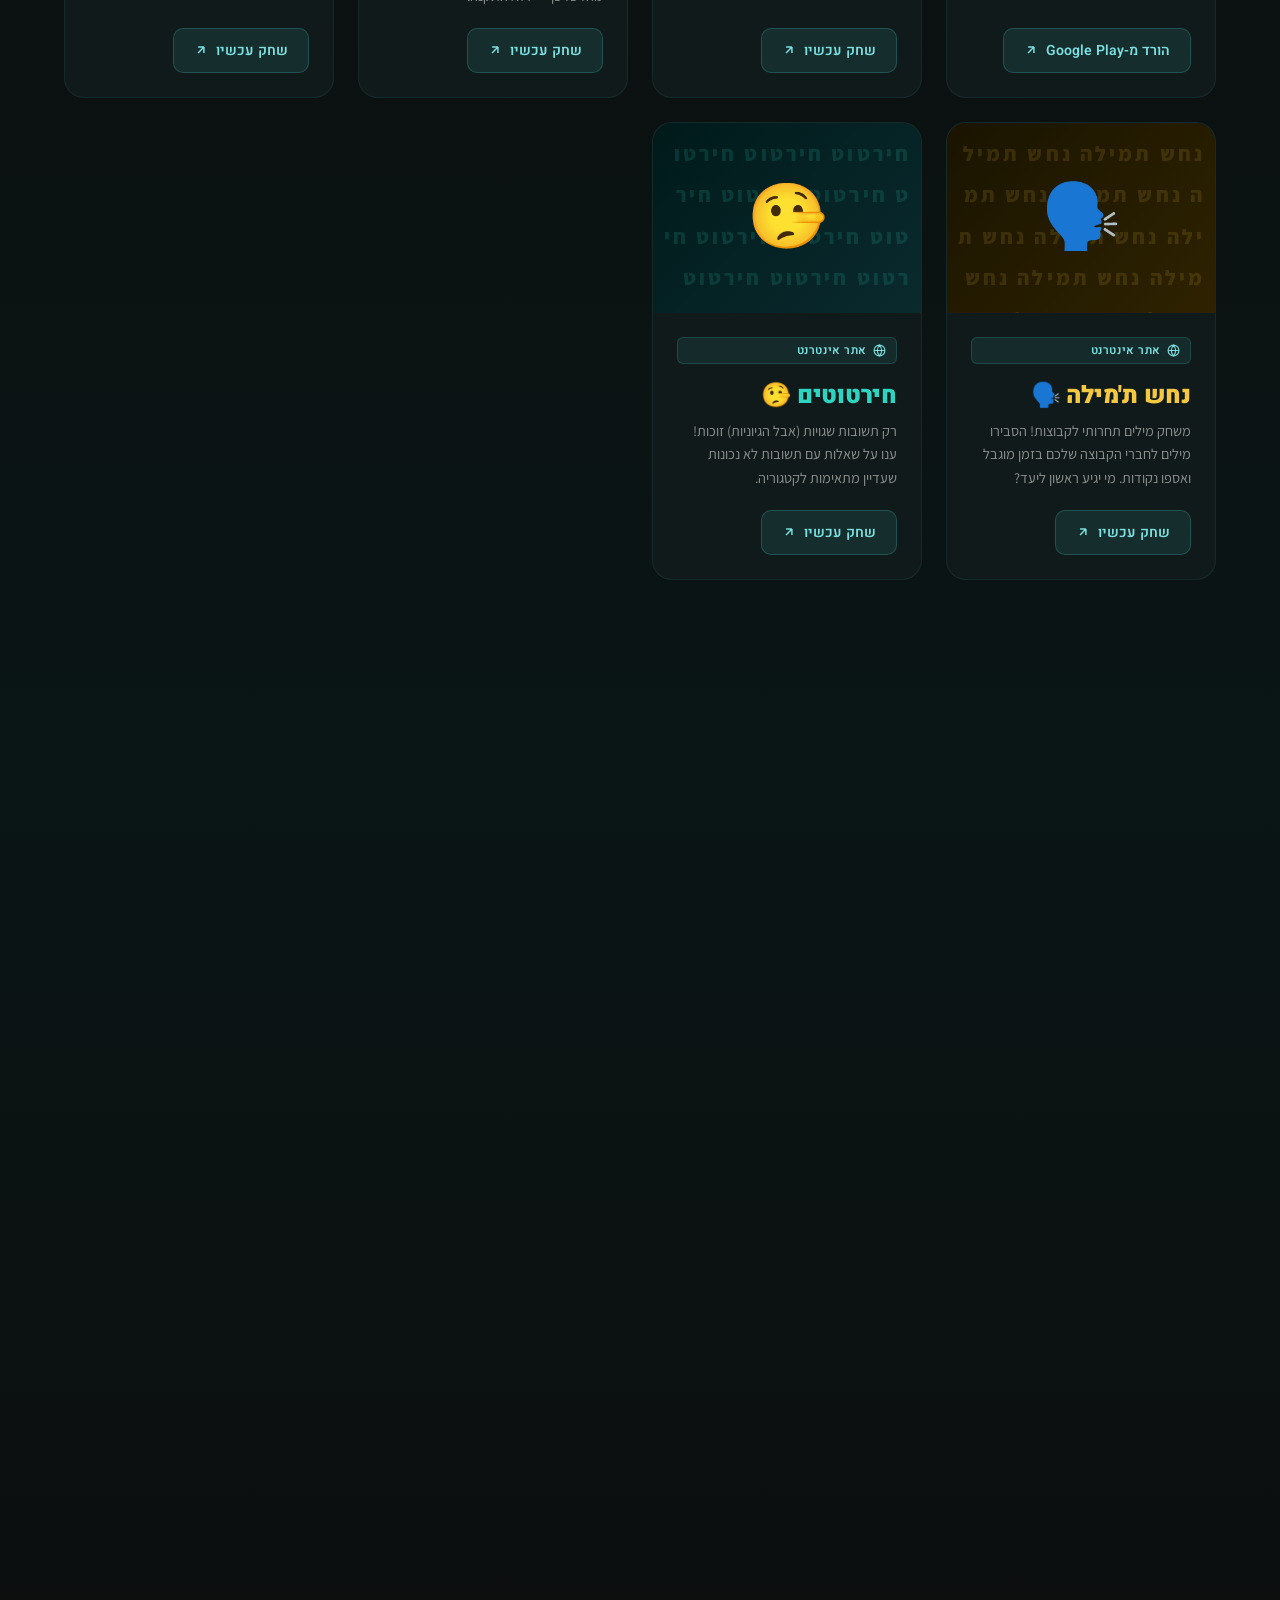
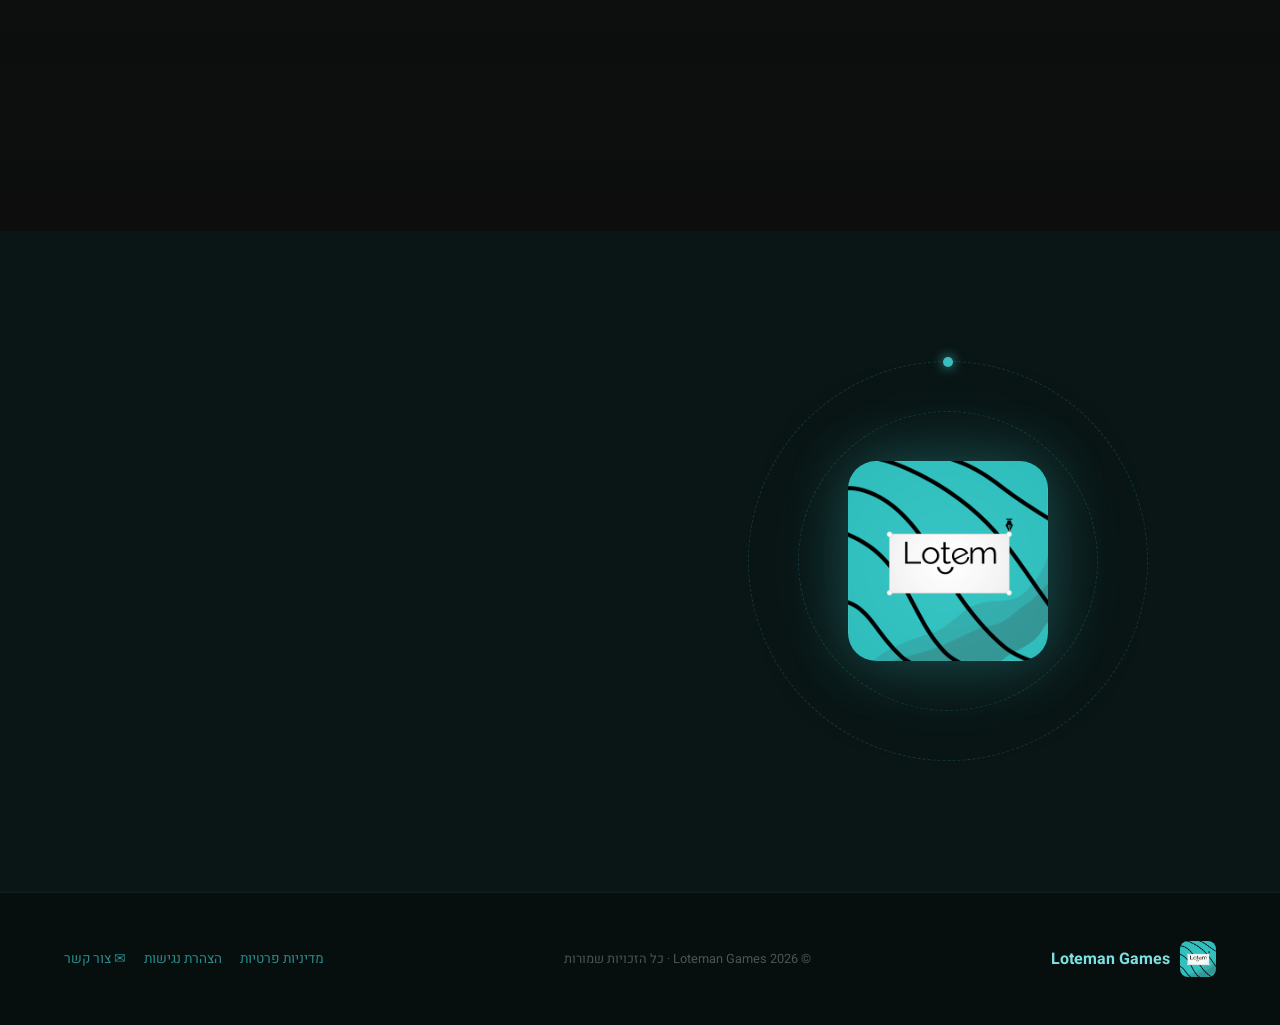
==== commit 926f3ad1: "Add website essentials: SEO meta, OG image, robots, sitemap, 404, privacy and accessibility pages Fi" ====
--- a/index.html
+++ b/index.html
@@ -1,15 +1,38 @@
 <!DOCTYPE html>
 <html lang="he" dir="rtl">
 <head>
-  <link rel="icon" type="image/png" href="assets/logos/loteman-logo.png">
   <meta charset="UTF-8" />
   <meta name="google-adsense-account" content="ca-pub-8346271386899042" />
   <meta name="viewport" content="width=device-width, initial-scale=1.0" />
   <title>לוטמן גיימס | Loteman Games</title>
+  <meta name="description" content="לוטמן גיימס - סטודיו אינדי ישראלי. משחקי מילים, שחמט, קלפים ומשחקי חברה בעברית, וכלים שימושיים. הכול חינם, ישר מהדפדפן וגם באנדרואיד." />
+  <link rel="canonical" href="https://games.loteman.com/" />
+  <meta name="theme-color" content="#0d0d0d" />
+  <link rel="icon" href="/favicon.ico" sizes="any" />
+  <link rel="icon" type="image/png" href="/assets/logos/loteman-logo.png" />
+  <link rel="apple-touch-icon" href="/apple-touch-icon.png" />
+  <meta property="og:type" content="website" />
+  <meta property="og:site_name" content="Loteman Games" />
+  <meta property="og:title" content="לוטמן גיימס | Loteman Games" />
+  <meta property="og:description" content="לוטמן גיימס - סטודיו אינדי ישראלי. משחקי מילים, שחמט, קלפים ומשחקי חברה בעברית, וכלים שימושיים. הכול חינם, ישר מהדפדפן וגם באנדרואיד." />
+  <meta property="og:url" content="https://games.loteman.com/" />
+  <meta property="og:image" content="https://games.loteman.com/og-image.png" />
+  <meta property="og:image:width" content="1200" />
+  <meta property="og:image:height" content="630" />
+  <meta property="og:image:alt" content="Loteman Games - משחקים וכלים" />
+  <meta property="og:locale" content="he_IL" />
+  <meta name="twitter:card" content="summary_large_image" />
+  <script type="application/ld+json">
+  {"@context": "https://schema.org", "@graph": [
+    {"@type": "WebSite", "name": "Loteman Games", "url": "https://games.loteman.com/", "inLanguage": "he"},
+    {"@type": "Organization", "name": "Loteman Games", "url": "https://games.loteman.com/",
+     "logo": "https://games.loteman.com/assets/logos/loteman-logo.png", "email": "lotemangames@gmail.com"}
+  ]}
+  </script>
   <link rel="preconnect" href="https://fonts.googleapis.com" />
   <link rel="preconnect" href="https://fonts.gstatic.com" crossorigin />
   <link href="https://fonts.googleapis.com/css2?family=Heebo:wght@300;400;700;900&family=Assistant:wght@300;400;700&display=swap" rel="stylesheet" />
-    <link rel="stylesheet" href="css/styles.css?v=6" />
+    <link rel="stylesheet" href="css/styles.css?v=7" />
 </head>
 <body>
 
@@ -395,9 +418,13 @@
     <span class="footer-logo-text">Loteman Games</span>
   </div>
   <span class="footer-copy">© <span id="year"></span> Loteman Games · כל הזכויות שמורות</span>
-  <a href="/cdn-cgi/l/email-protection#6905061d0c0408070e08040c1a290e04080005470a0604" class="footer-link">✉ צור קשר</a>
+  <div class="footer-links">
+    <a href="privacy.html" class="footer-link">מדיניות פרטיות</a>
+    <a href="accessibility.html" class="footer-link">הצהרת נגישות</a>
+    <a href="mailto:lotemangames@gmail.com" class="footer-link">✉ צור קשר</a>
+  </div>
 </footer>
 
-<script data-cfasync="false" src="/cdn-cgi/scripts/5c5dd728/cloudflare-static/email-decode.min.js"></script><script src="js/app.js"></script>
+<script src="js/app.js"></script>
 </body>
 </html>
--- a/css/styles.css
+++ b/css/styles.css
@@ -681,4 +681,35 @@
       }
       .game-link svg { width: 11px; height: 11px; }
       .game-link:hover { transform: none; }
-    }+    }
+
+    /* ---- FOOTER LINKS ---- */
+    .footer-links { display: flex; flex-wrap: wrap; align-items: center; justify-content: center; gap: 8px 18px; }
+
+    /* ---- ACCESSIBILITY ---- */
+    a:focus-visible, button:focus-visible, input:focus-visible {
+      outline: 2px solid var(--teal-light); outline-offset: 3px;
+    }
+    @media (prefers-reduced-motion: reduce) {
+      *, *::before, *::after {
+        animation-duration: 0.01ms !important; animation-iteration-count: 1 !important;
+        transition-duration: 0.01ms !important; scroll-behavior: auto !important;
+      }
+    }
+
+    /* ---- LEGAL PAGES / 404 ---- */
+    .legal-page {
+      max-width: 780px; margin: 0 auto; padding: 36px 5vw 80px;
+      font-family: 'Assistant', sans-serif; font-size: 1.05rem; line-height: 1.85;
+      color: rgba(245,245,240,0.82);
+    }
+    .legal-page h1 { font-family: 'Heebo', sans-serif; font-size: clamp(1.8rem, 5vw, 2.6rem); font-weight: 900; color: var(--white); margin-bottom: 8px; }
+    .legal-page h2 { font-family: 'Heebo', sans-serif; font-size: 1.25rem; font-weight: 800; color: var(--teal-light); margin: 34px 0 8px; }
+    .legal-page p, .legal-page ul { margin-bottom: 12px; }
+    .legal-page ul { padding-inline-start: 22px; }
+    .legal-page li { margin-bottom: 6px; }
+    .legal-page a { color: var(--teal-light); }
+    .legal-updated { font-size: 0.85rem; color: rgba(245,245,240,0.45); margin-bottom: 24px; }
+    .notfound { text-align: center; padding-top: 12vh; }
+    .notfound .big { font-size: clamp(4rem, 18vw, 8rem); font-weight: 900; color: var(--teal); line-height: 1; }
+    .notfound-links { display: flex; flex-wrap: wrap; gap: 12px; justify-content: center; margin-top: 28px; }
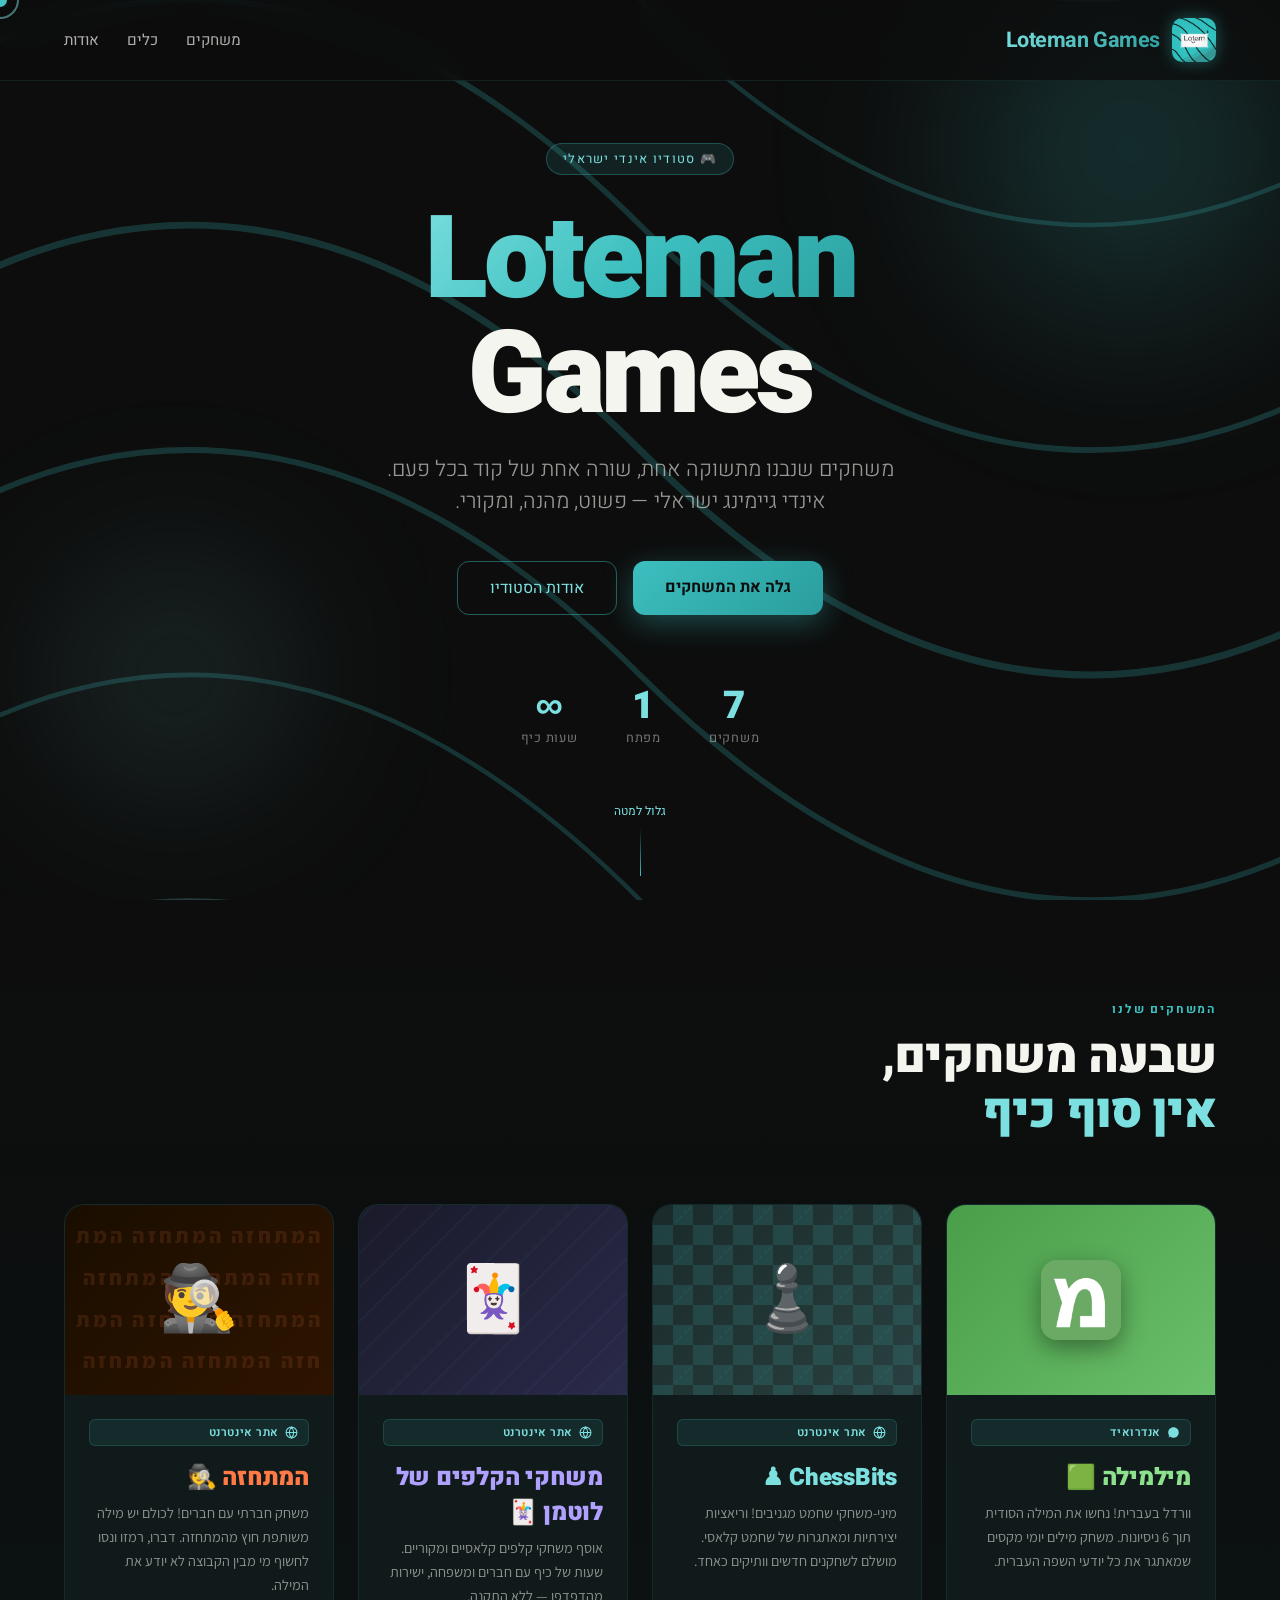
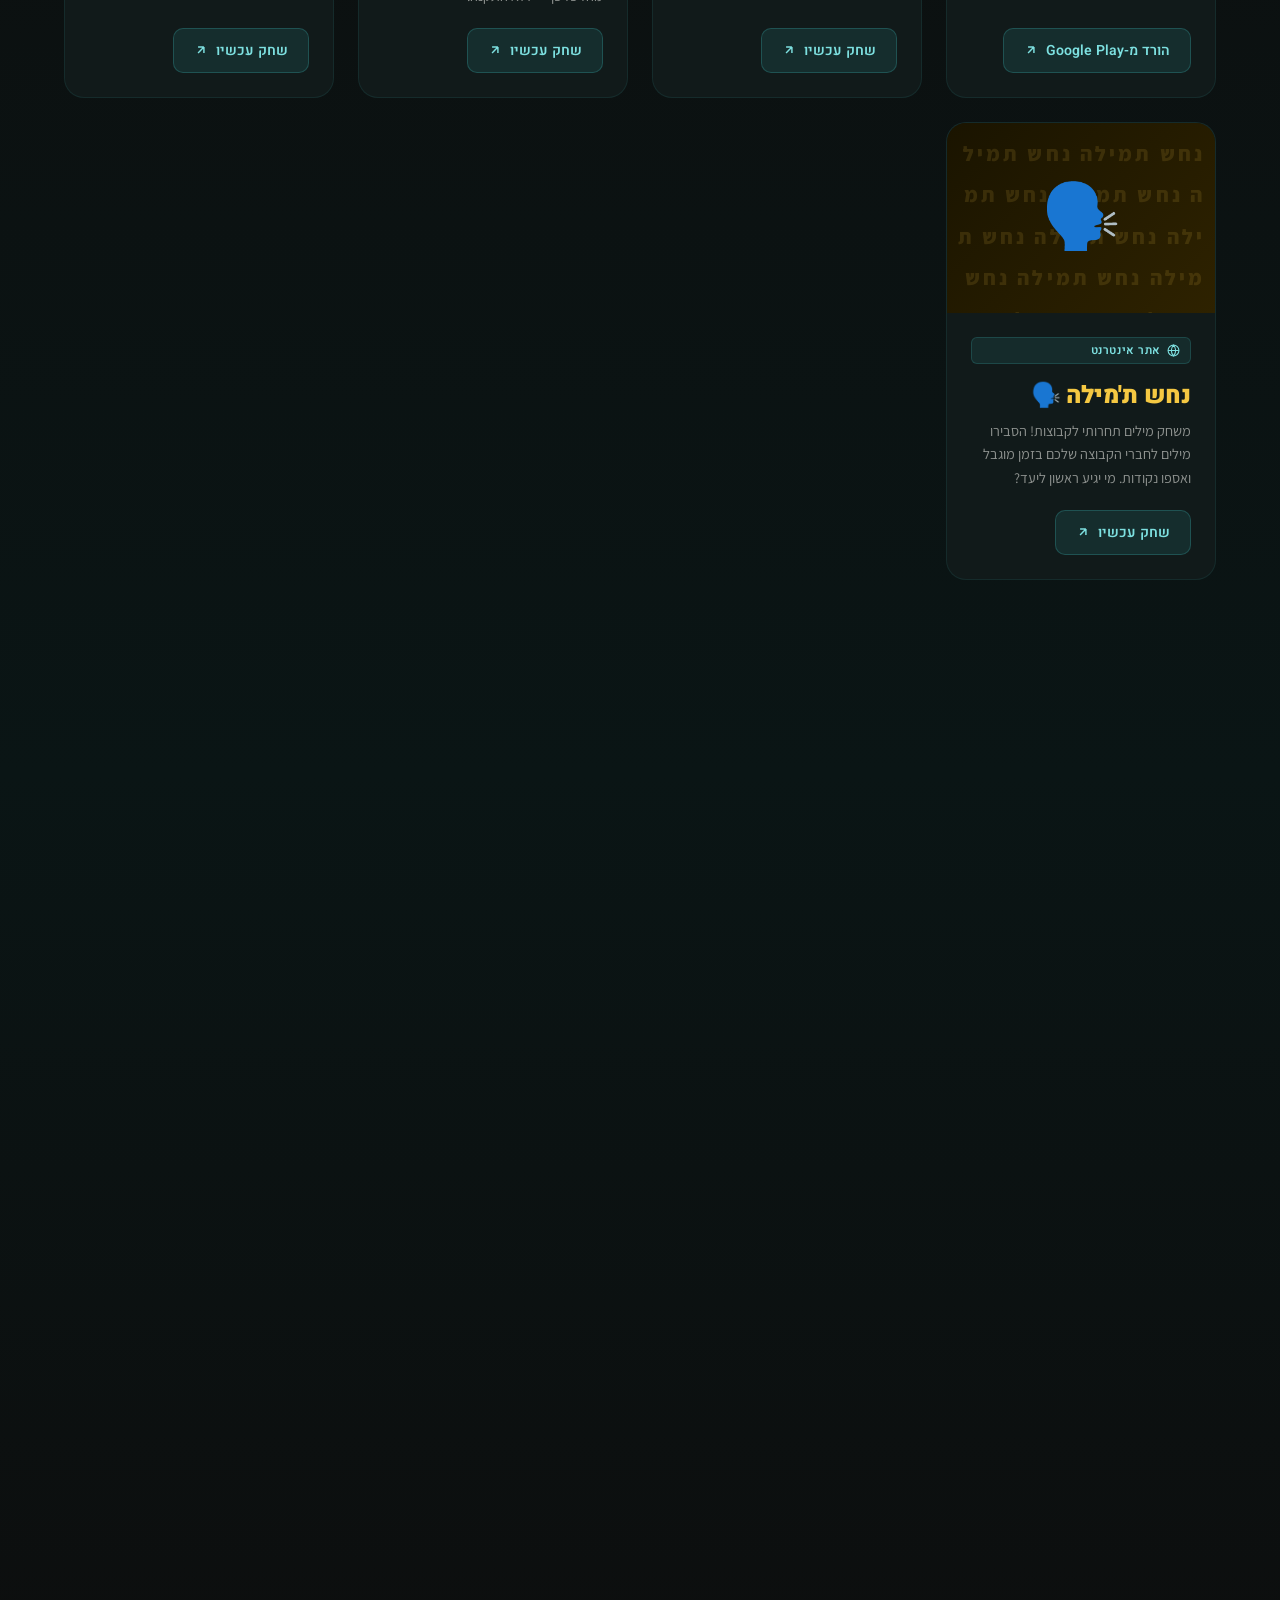
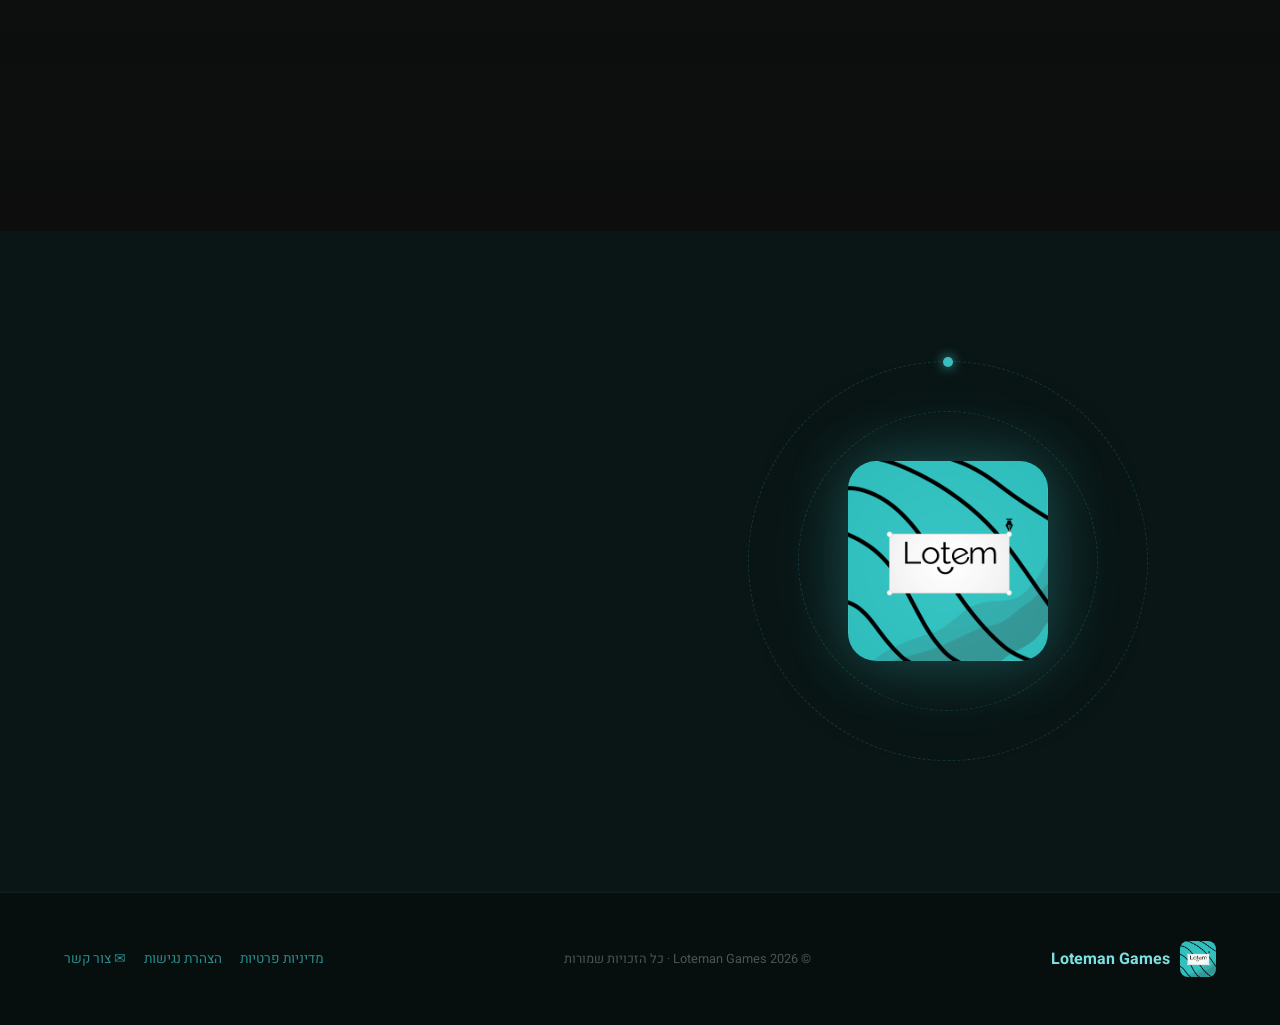
==== commit bd7bb8c7: "Make loteman.com the main address (canonical, OG, sitemap, robots) Co-Authored-By: Claude Opus 5.5 <" ====
--- a/index.html
+++ b/index.html
@@ -6,7 +6,7 @@
   <meta name="viewport" content="width=device-width, initial-scale=1.0" />
   <title>לוטמן גיימס | Loteman Games</title>
   <meta name="description" content="לוטמן גיימס - סטודיו אינדי ישראלי. משחקי מילים, שחמט, קלפים ומשחקי חברה בעברית, וכלים שימושיים. הכול חינם, ישר מהדפדפן וגם באנדרואיד." />
-  <link rel="canonical" href="https://games.loteman.com/" />
+  <link rel="canonical" href="https://loteman.com/" />
   <meta name="theme-color" content="#0d0d0d" />
   <link rel="icon" href="/favicon.ico" sizes="any" />
   <link rel="icon" type="image/png" href="/assets/logos/loteman-logo.png" />
@@ -15,8 +15,8 @@
   <meta property="og:site_name" content="Loteman Games" />
   <meta property="og:title" content="לוטמן גיימס | Loteman Games" />
   <meta property="og:description" content="לוטמן גיימס - סטודיו אינדי ישראלי. משחקי מילים, שחמט, קלפים ומשחקי חברה בעברית, וכלים שימושיים. הכול חינם, ישר מהדפדפן וגם באנדרואיד." />
-  <meta property="og:url" content="https://games.loteman.com/" />
-  <meta property="og:image" content="https://games.loteman.com/og-image.png" />
+  <meta property="og:url" content="https://loteman.com/" />
+  <meta property="og:image" content="https://loteman.com/og-image.png" />
   <meta property="og:image:width" content="1200" />
   <meta property="og:image:height" content="630" />
   <meta property="og:image:alt" content="Loteman Games - משחקים וכלים" />
@@ -24,9 +24,9 @@
   <meta name="twitter:card" content="summary_large_image" />
   <script type="application/ld+json">
   {"@context": "https://schema.org", "@graph": [
-    {"@type": "WebSite", "name": "Loteman Games", "url": "https://games.loteman.com/", "inLanguage": "he"},
-    {"@type": "Organization", "name": "Loteman Games", "url": "https://games.loteman.com/",
-     "logo": "https://games.loteman.com/assets/logos/loteman-logo.png", "email": "lotemangames@gmail.com"}
+    {"@type": "WebSite", "name": "Loteman Games", "url": "https://loteman.com/", "inLanguage": "he"},
+    {"@type": "Organization", "name": "Loteman Games", "url": "https://loteman.com/",
+     "logo": "https://loteman.com/assets/logos/loteman-logo.png", "email": "lotemangames@gmail.com"}
   ]}
   </script>
   <link rel="preconnect" href="https://fonts.googleapis.com" />
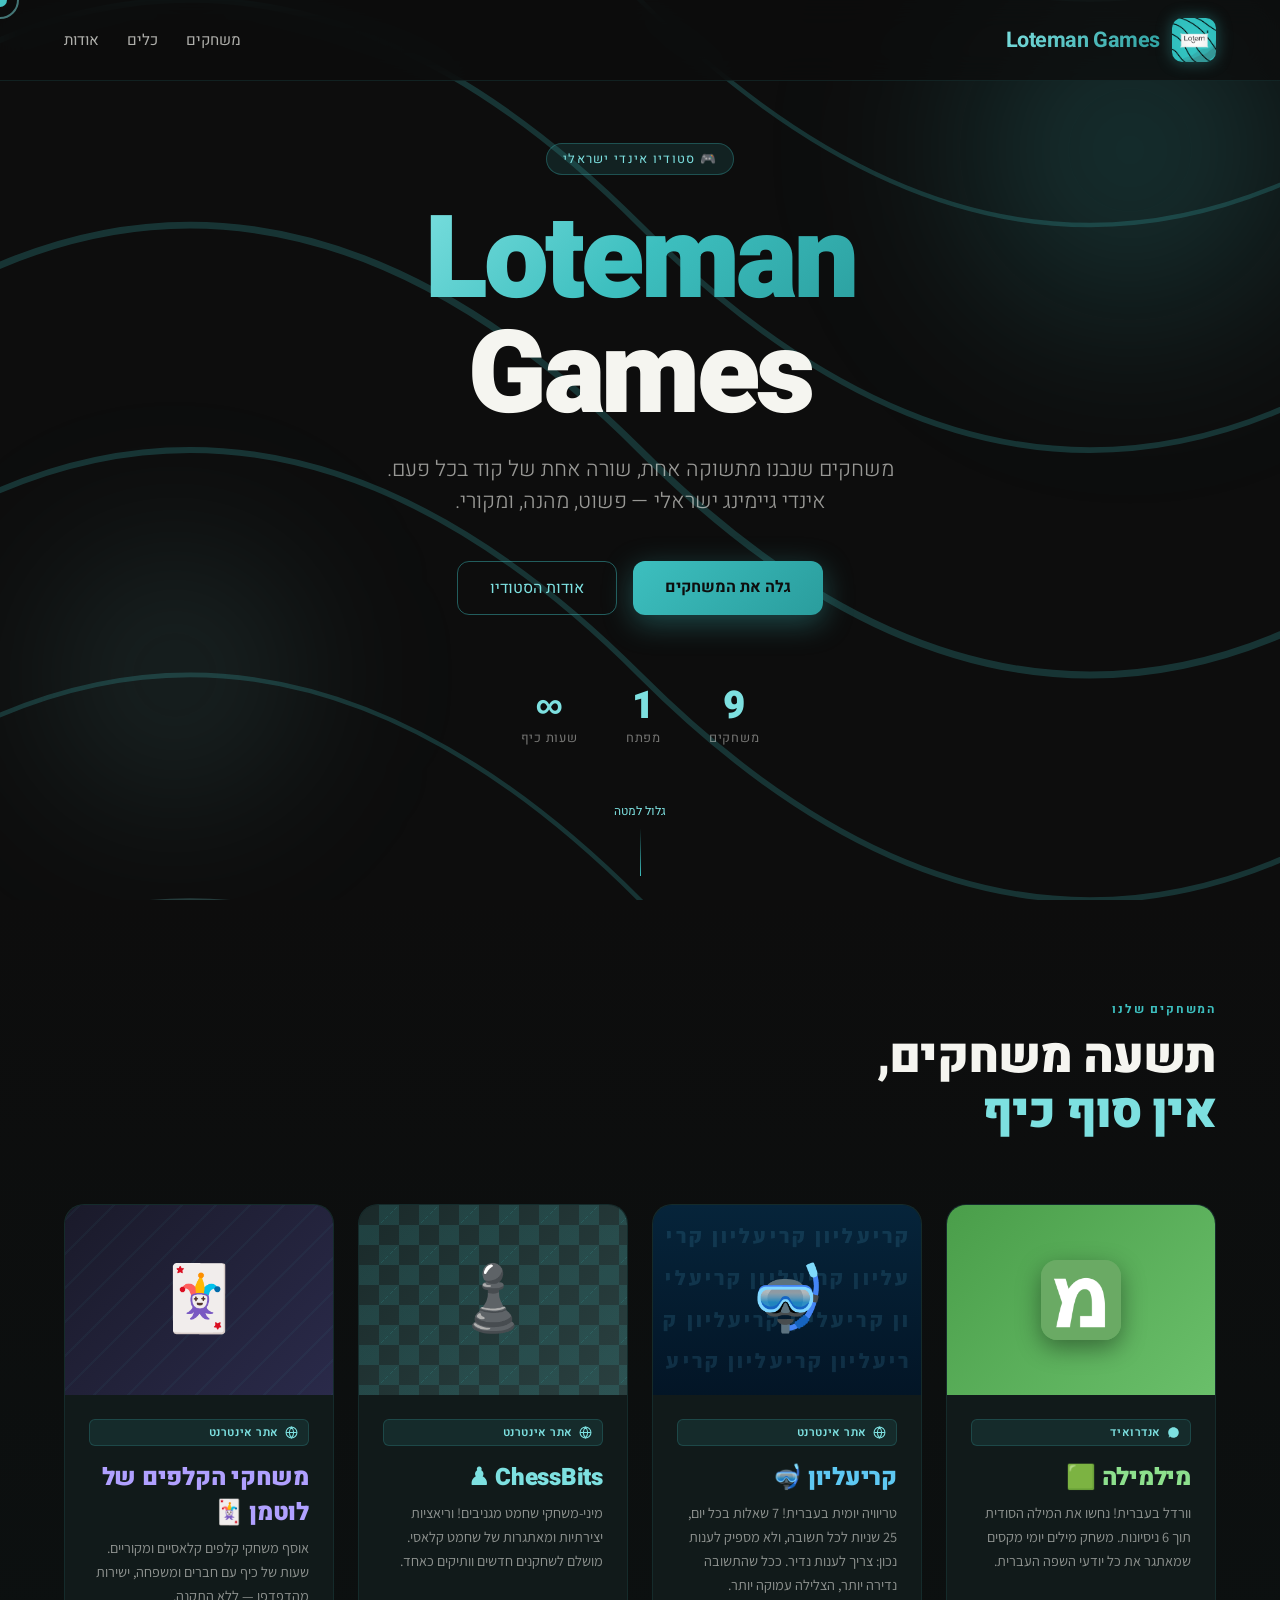
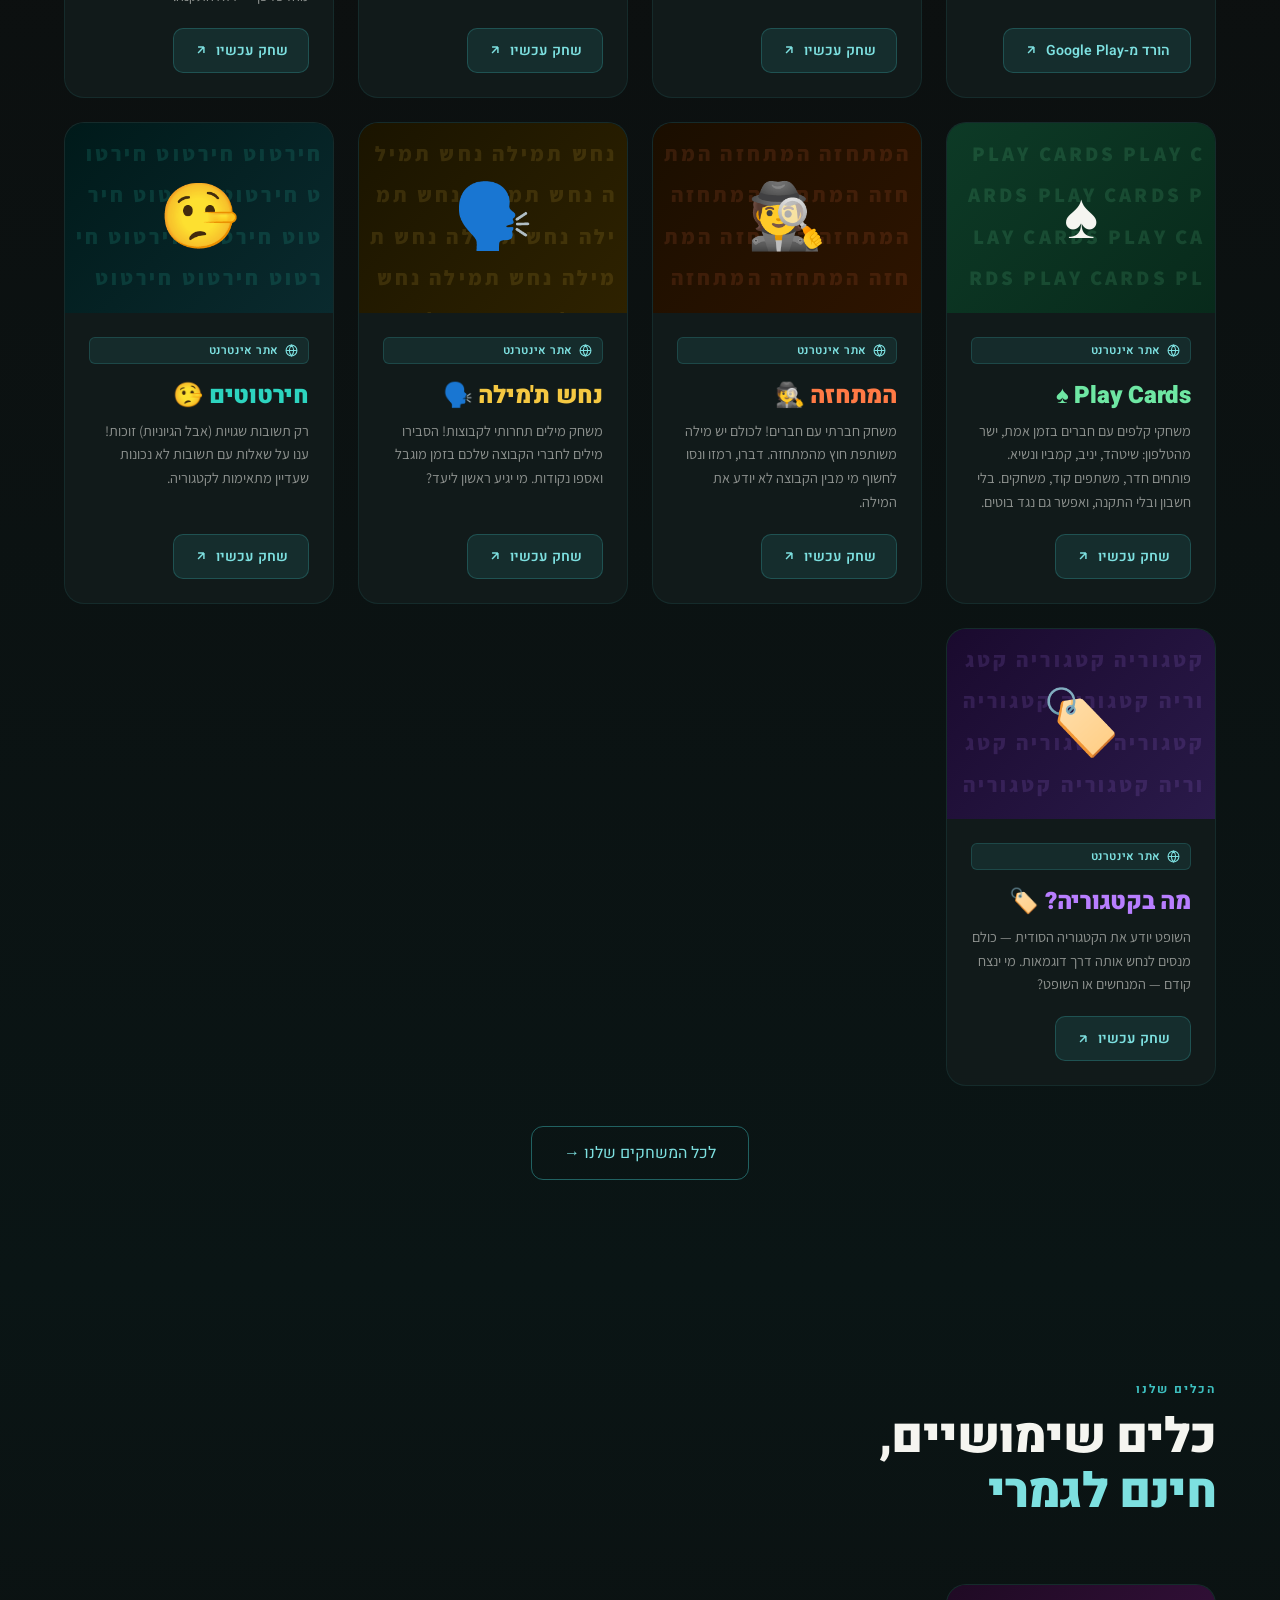
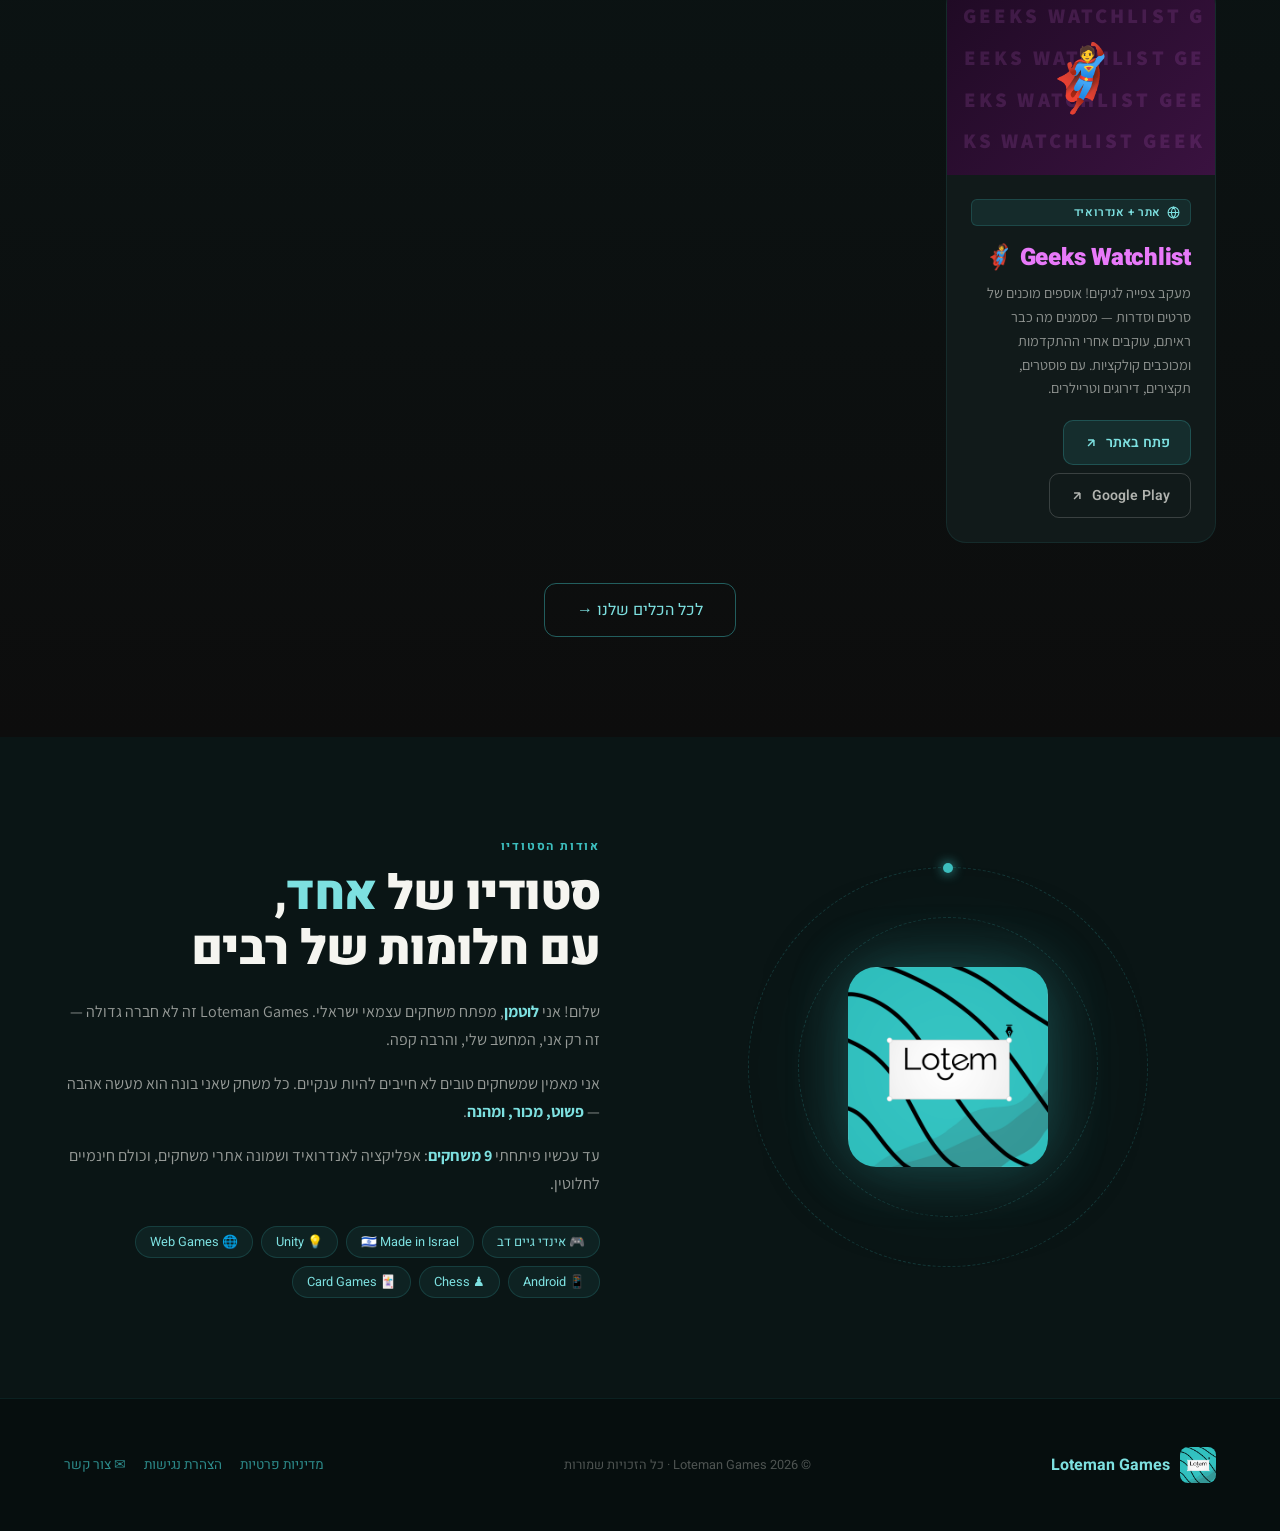
==== commit 786408db: "Add Krillion and Play Cards games, update game count to 9 New cards on home and all-games pages with" ====
--- a/index.html
+++ b/index.html
@@ -32,7 +32,7 @@
   <link rel="preconnect" href="https://fonts.googleapis.com" />
   <link rel="preconnect" href="https://fonts.gstatic.com" crossorigin />
   <link href="https://fonts.googleapis.com/css2?family=Heebo:wght@300;400;700;900&family=Assistant:wght@300;400;700&display=swap" rel="stylesheet" />
-    <link rel="stylesheet" href="css/styles.css?v=7" />
+    <link rel="stylesheet" href="css/styles.css?v=8" />
 </head>
 <body>
 
@@ -86,7 +86,7 @@
     </div>
     <div class="hero-stats">
       <div class="stat">
-        <div class="stat-num">7</div>
+        <div class="stat-num">9</div>
         <div class="stat-label">משחקים</div>
       </div>
       <div class="stat">
@@ -111,7 +111,7 @@
   <div class="games-intro reveal">
     <div class="section-label">המשחקים שלנו</div>
     <h2 class="section-title">
-      שבעה משחקים,<br/>
+      תשעה משחקים,<br/>
       <span>אין סוף כיף</span>
     </h2>
   </div>
@@ -132,6 +132,26 @@
         <div class="game-desc">וורדל בעברית! נחשו את המילה הסודית תוך 6 ניסיונות. משחק מילים יומי מקסים שמאתגר את כל יודעי השפה העברית.</div>
         <a href="https://play.google.com/store/apps/details?id=io.lotemangames.com.unity.template.mobile2D&hl=he" target="_blank" class="game-link">
           הורד מ-Google Play
+          <svg width="14" height="14" viewBox="0 0 24 24" fill="none" stroke="currentColor" stroke-width="2.5"><path d="M7 17L17 7M17 7H7M17 7v10"/></svg>
+        </a>
+      </div>
+    </div>
+
+    <!-- Krillion -->
+    <div class="game-card game-card-krillion reveal">
+      <div class="game-thumb game-thumb-krillion">
+        <div class="krillion-pattern"></div>
+        <div class="game-icon-large">🤿</div>
+      </div>
+      <div class="game-body">
+        <div class="game-platform">
+          <svg width="13" height="13" viewBox="0 0 24 24" fill="none" stroke="currentColor" stroke-width="2"><circle cx="12" cy="12" r="10"/><path d="M2 12h20M12 2a15.3 15.3 0 0 1 4 10 15.3 15.3 0 0 1-4 10 15.3 15.3 0 0 1-4-10 15.3 15.3 0 0 1 4-10z"/></svg>
+          אתר אינטרנט
+        </div>
+        <div class="game-name">קריעליון 🤿</div>
+        <div class="game-desc">טריוויה יומית בעברית! 7 שאלות בכל יום, 25 שניות לכל תשובה, ולא מספיק לענות נכון: צריך לענות נדיר. ככל שהתשובה נדירה יותר, הצלילה עמוקה יותר.</div>
+        <a href="https://krillionhebrew.loteman.com/" target="_blank" class="game-link">
+          שחק עכשיו
           <svg width="14" height="14" viewBox="0 0 24 24" fill="none" stroke="currentColor" stroke-width="2.5"><path d="M7 17L17 7M17 7H7M17 7v10"/></svg>
         </a>
       </div>
@@ -171,6 +191,26 @@
         <div class="game-name">משחקי הקלפים של לוטמן 🃏</div>
         <div class="game-desc">אוסף משחקי קלפים קלאסיים ומקוריים. שעות של כיף עם חברים ומשפחה, ישירות מהדפדפן — ללא התקנה.</div>
         <a href="https://cardgames.loteman.com/" target="_blank" class="game-link">
+          שחק עכשיו
+          <svg width="14" height="14" viewBox="0 0 24 24" fill="none" stroke="currentColor" stroke-width="2.5"><path d="M7 17L17 7M17 7H7M17 7v10"/></svg>
+        </a>
+      </div>
+    </div>
+
+    <!-- Play Cards -->
+    <div class="game-card game-card-playcards reveal">
+      <div class="game-thumb game-thumb-playcards">
+        <div class="playcards-pattern"></div>
+        <div class="game-icon-large">♠️</div>
+      </div>
+      <div class="game-body">
+        <div class="game-platform">
+          <svg width="13" height="13" viewBox="0 0 24 24" fill="none" stroke="currentColor" stroke-width="2"><circle cx="12" cy="12" r="10"/><path d="M2 12h20M12 2a15.3 15.3 0 0 1 4 10 15.3 15.3 0 0 1-4 10 15.3 15.3 0 0 1-4-10 15.3 15.3 0 0 1 4-10z"/></svg>
+          אתר אינטרנט
+        </div>
+        <div class="game-name">Play Cards ♠️</div>
+        <div class="game-desc">משחקי קלפים עם חברים בזמן אמת, ישר מהטלפון: שיטהד, יניב, קמביו ונשיא. פותחים חדר, משתפים קוד, משחקים. בלי חשבון ובלי התקנה, ואפשר גם נגד בוטים.</div>
+        <a href="https://cards.loteman.com/" target="_blank" class="game-link">
           שחק עכשיו
           <svg width="14" height="14" viewBox="0 0 24 24" fill="none" stroke="currentColor" stroke-width="2.5"><path d="M7 17L17 7M17 7H7M17 7v10"/></svg>
         </a>
@@ -396,7 +436,7 @@
         אני מאמין שמשחקים טובים לא חייבים להיות ענקיים. כל משחק שאני בונה הוא מעשה אהבה — <strong>פשוט, מכור, ומהנה</strong>.
       </p>
       <p class="about-p">
-        עד עכשיו פיתחתי <strong>7 משחקים</strong>: אפליקציה לאנדרואיד ושישה אתרי משחקים, וכולם חינמיים לחלוטין.
+        עד עכשיו פיתחתי <strong>9 משחקים</strong>: אפליקציה לאנדרואיד ושמונה אתרי משחקים, וכולם חינמיים לחלוטין.
       </p>
       <div class="about-tags">
         <span class="tag">🎮 אינדי גיים דב</span>
--- a/css/styles.css
+++ b/css/styles.css
@@ -432,6 +432,27 @@
       color: rgba(45,212,191,0.15); line-height: 2.0;
       word-break: break-all; padding: 10px;
       font-family: 'Assistant', sans-serif;
+    }
+
+    /* ---- KRILLION + PLAY CARDS ---- */
+    .game-thumb-krillion { background: linear-gradient(180deg, #06243a 0%, #031526 100%); }
+    .game-thumb-playcards { background: linear-gradient(135deg, #0d3a26 0%, #082a1b 100%); }
+    .game-card-krillion .game-name { color: #5ec8f2; }
+    .game-card-playcards .game-name { color: #6ee7a3; }
+    .krillion-pattern, .playcards-pattern { position: absolute; inset: 0; overflow: hidden; }
+    .krillion-pattern::before, .playcards-pattern::before {
+      position: absolute; inset: 0;
+      font-size: 1.3rem; font-weight: 900; letter-spacing: 0.15em;
+      line-height: 2.0; word-break: break-all; padding: 10px;
+      font-family: 'Assistant', sans-serif;
+    }
+    .krillion-pattern::before {
+      content: 'קריעליון קריעליון קריעליון קריעליון קריעליון קריעליון קריעליון קריעליון קריעליון קריעליון קריעליון קריעליון קריעליון קריעליון קריעליון קריעליון';
+      color: rgba(94,200,242,0.14);
+    }
+    .playcards-pattern::before {
+      content: 'PLAY CARDS PLAY CARDS PLAY CARDS PLAY CARDS PLAY CARDS PLAY CARDS PLAY CARDS PLAY CARDS PLAY CARDS PLAY CARDS PLAY CARDS PLAY CARDS PLAY CARDS';
+      color: rgba(110,231,163,0.14);
     }
 
     /* ---- TOOLS SECTION ---- */
@@ -664,6 +685,7 @@
       .chess-pattern { background-size: 24px 24px; background-position: 0 0, 0 12px, 12px -12px, -12px 0; }
       .word-pattern::before, .category-pattern::before, .hirtotim-pattern::before,
       .geeks-pattern::before, .tvtime-pattern::before, .climb-pattern::before,
+      .krillion-pattern::before, .playcards-pattern::before,
       .word-pattern-imposter::before { font-size: 0.8rem; padding: 4px; line-height: 1.8; }
       #tools { padding: 56px 4vw; }
       .game-links { flex-direction: column; width: 100%; gap: 6px; }
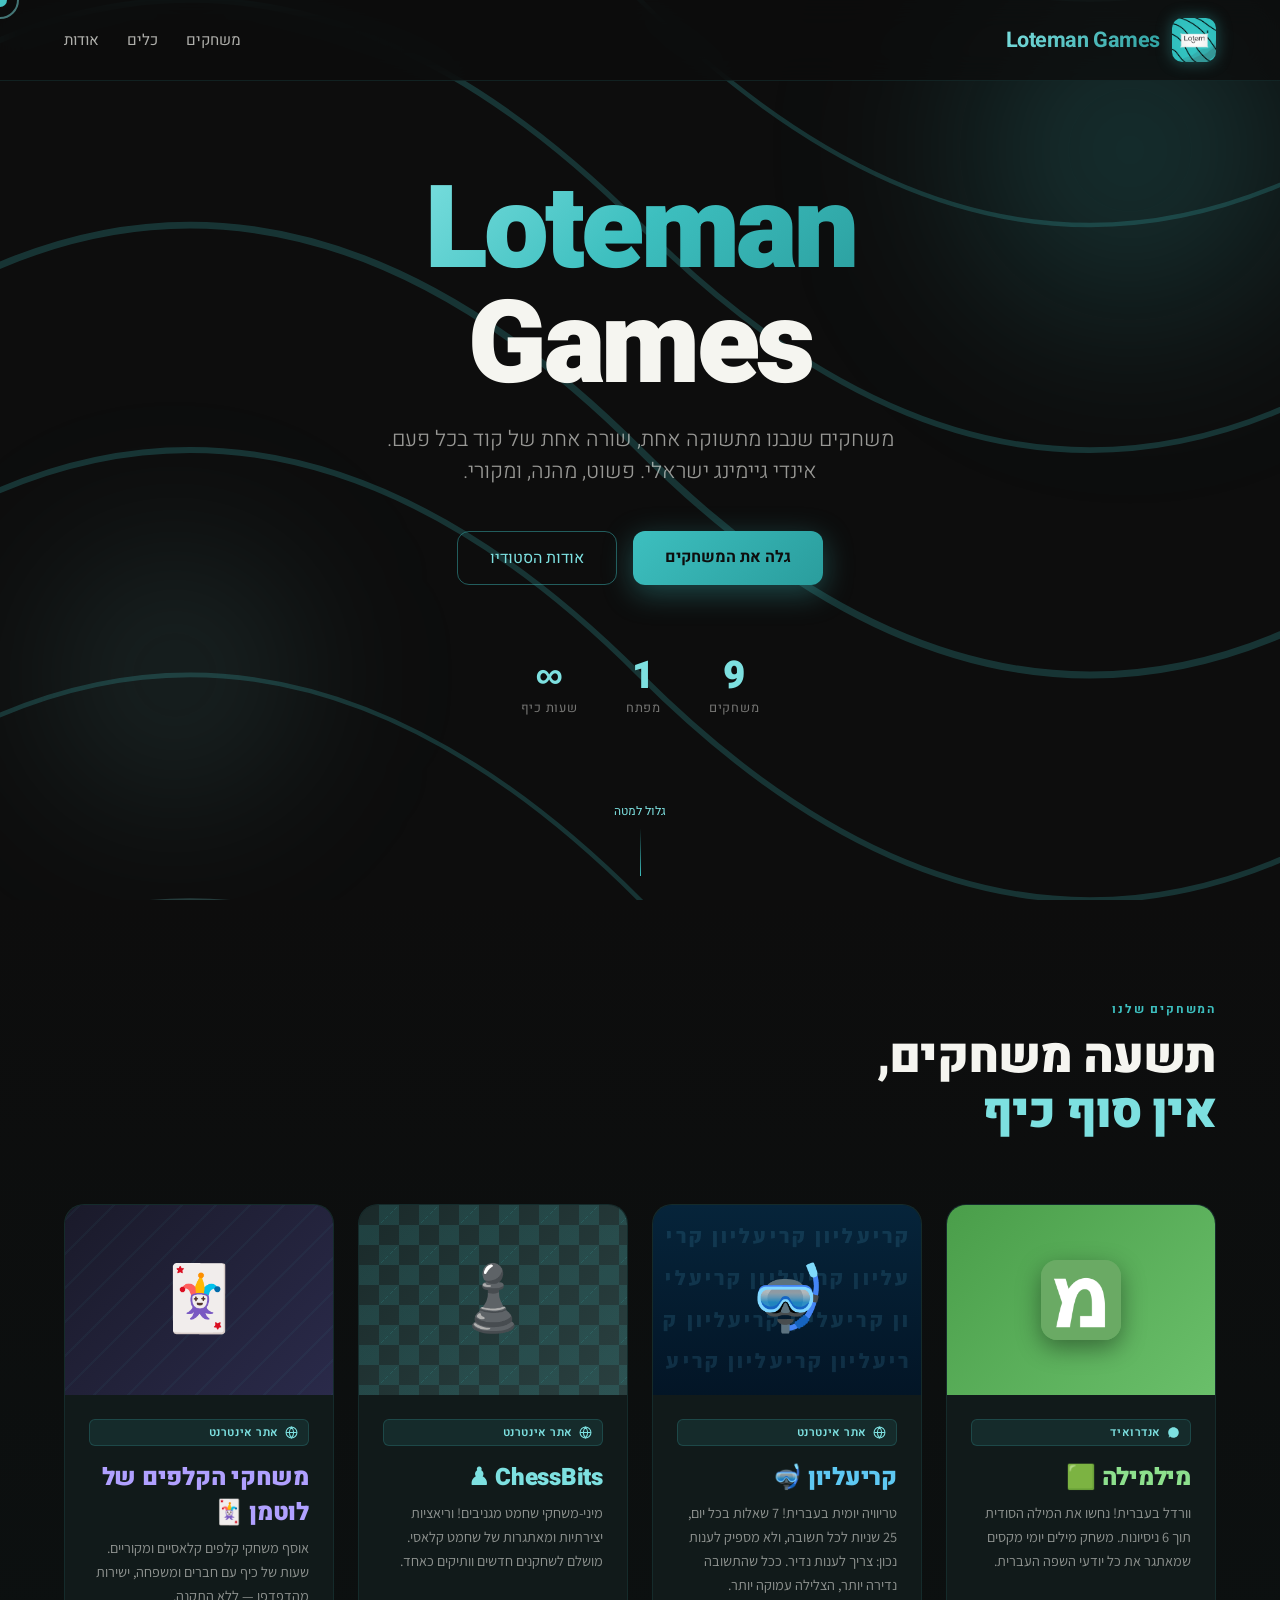
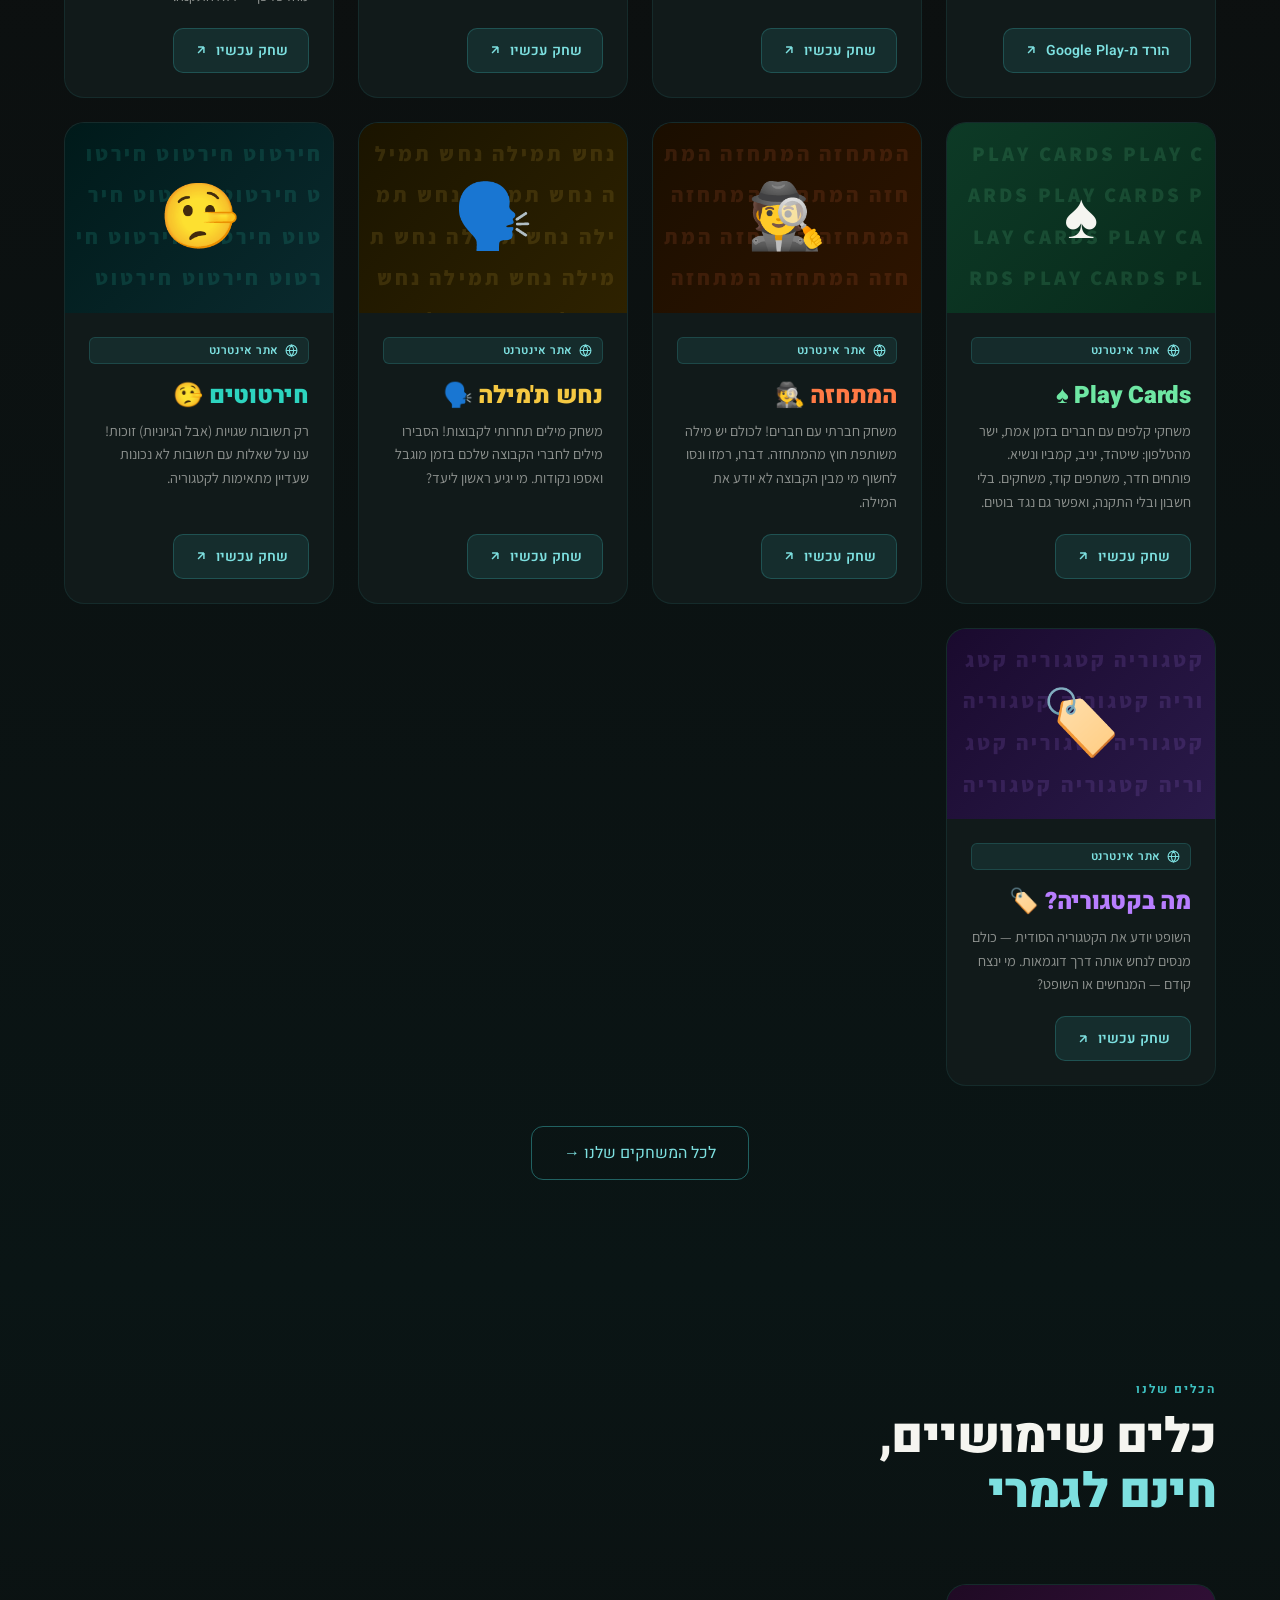
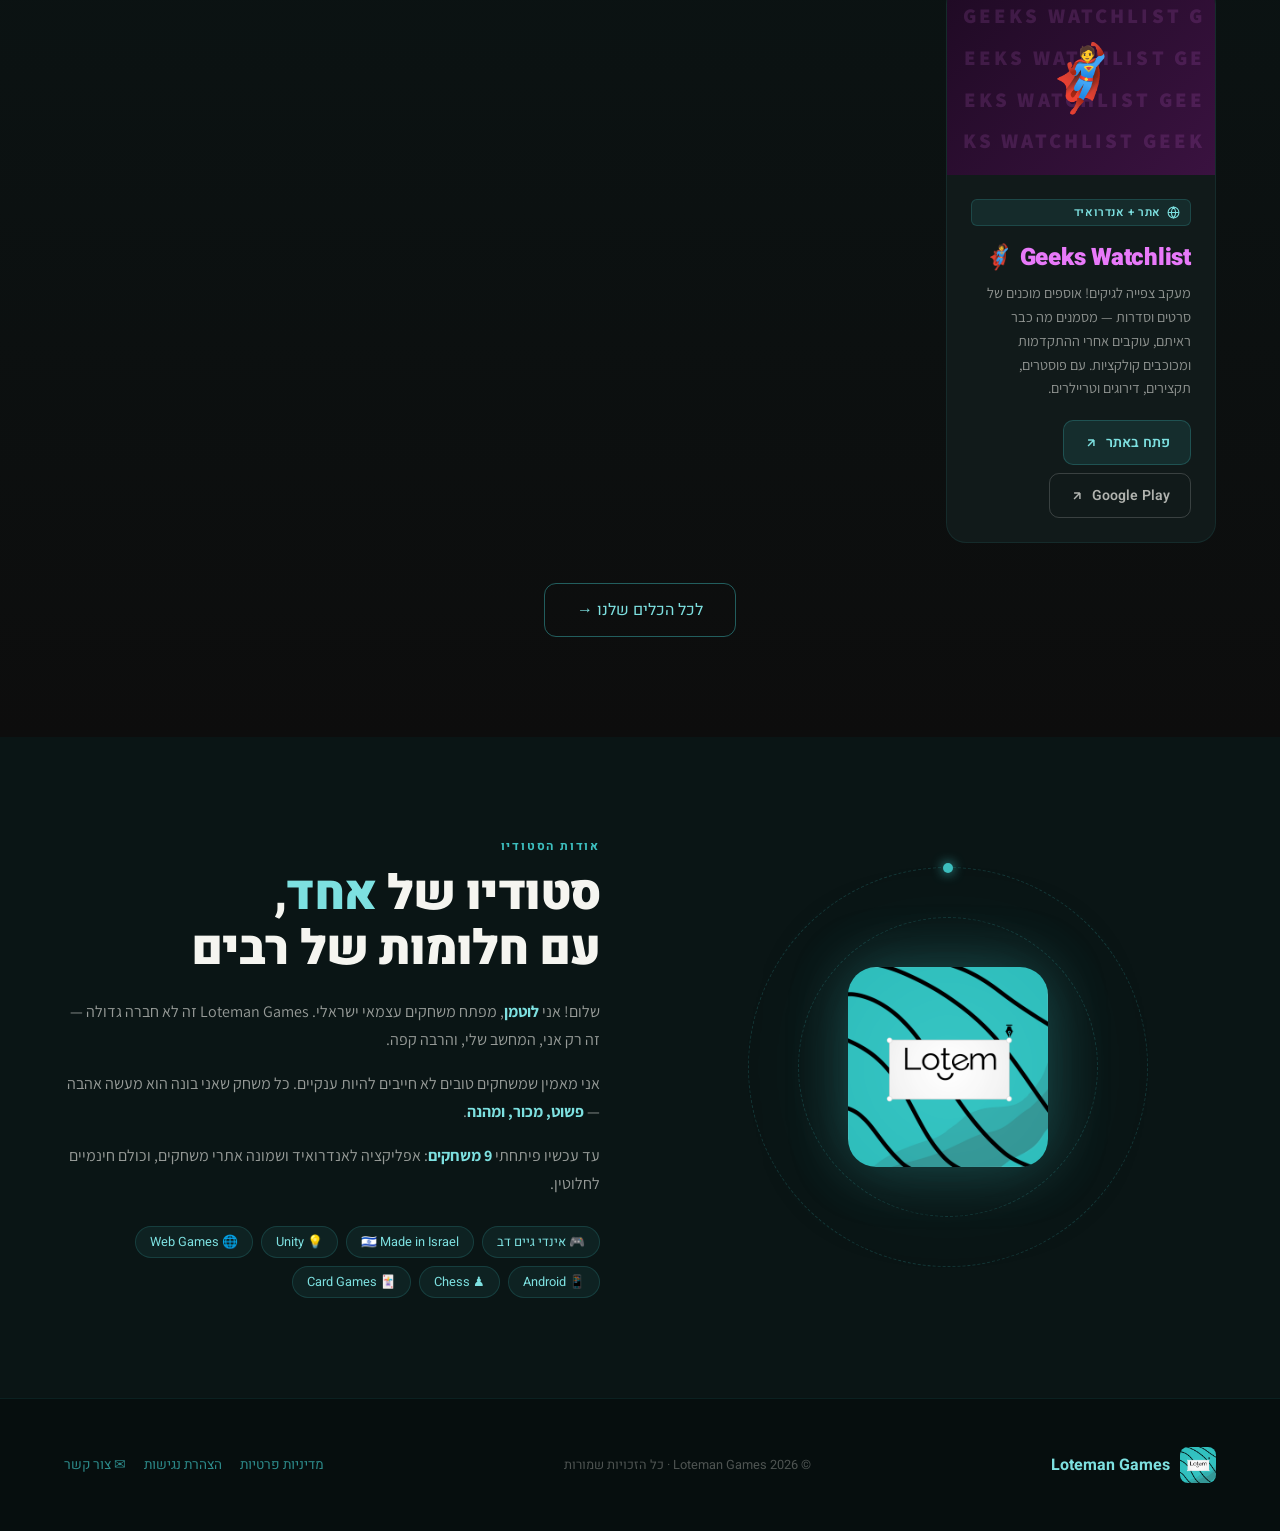
==== commit 6c08bf3d: "Remove hero badge and tweak slogan punctuation Co-Authored-By: Claude Sonnet 5.5 <noreply@anthropic." ====
--- a/index.html
+++ b/index.html
@@ -71,14 +71,13 @@
   <div class="orb orb-2"></div>
 
   <div class="hero-content">
-    <div class="hero-badge">🎮 סטודיו אינדי ישראלי</div>
     <h1>
       <span>Loteman</span><br/>
       Games
     </h1>
     <p class="hero-sub">
       משחקים שנבנו מתשוקה אחת, שורה אחת של קוד בכל פעם.
-      <br/>אינדי גיימינג ישראלי — פשוט, מהנה, ומקורי.
+      <br/>אינדי גיימינג ישראלי. פשוט, מהנה, ומקורי.
     </p>
     <div class="hero-cta">
       <a href="#games" class="btn-primary">גלה את המשחקים</a>
--- a/css/styles.css
+++ b/css/styles.css
@@ -134,17 +134,6 @@
     }
 
     .hero-content { position: relative; z-index: 1; }
-
-    .hero-badge {
-      display: inline-block;
-      background: rgba(61,191,191,0.12);
-      border: 1px solid rgba(61,191,191,0.3);
-      color: var(--teal-light);
-      font-size: 0.8rem; letter-spacing: 0.1em;
-      padding: 6px 16px; border-radius: 100px;
-      margin-bottom: 28px;
-      animation: fadeUp 0.8s ease both;
-    }
 
     .hero h1 {
       font-size: clamp(3rem, 9vw, 7.5rem);
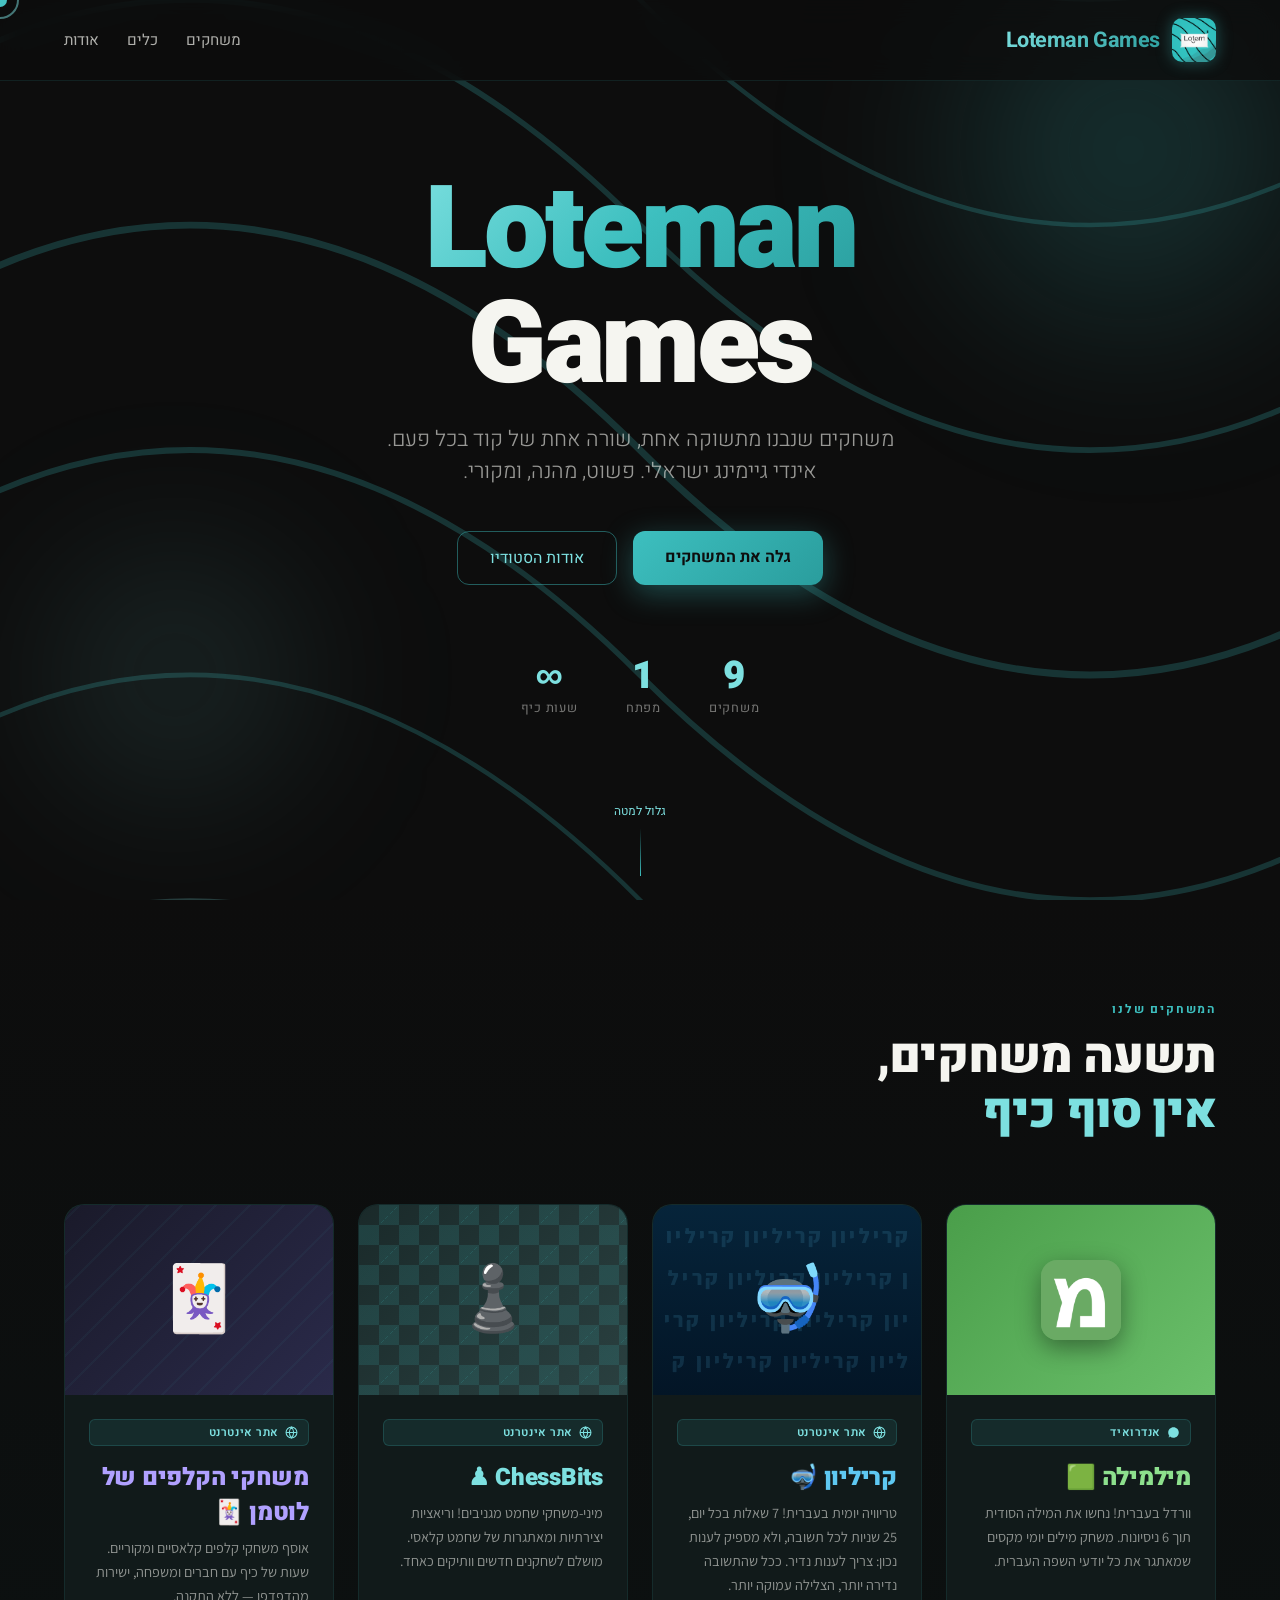
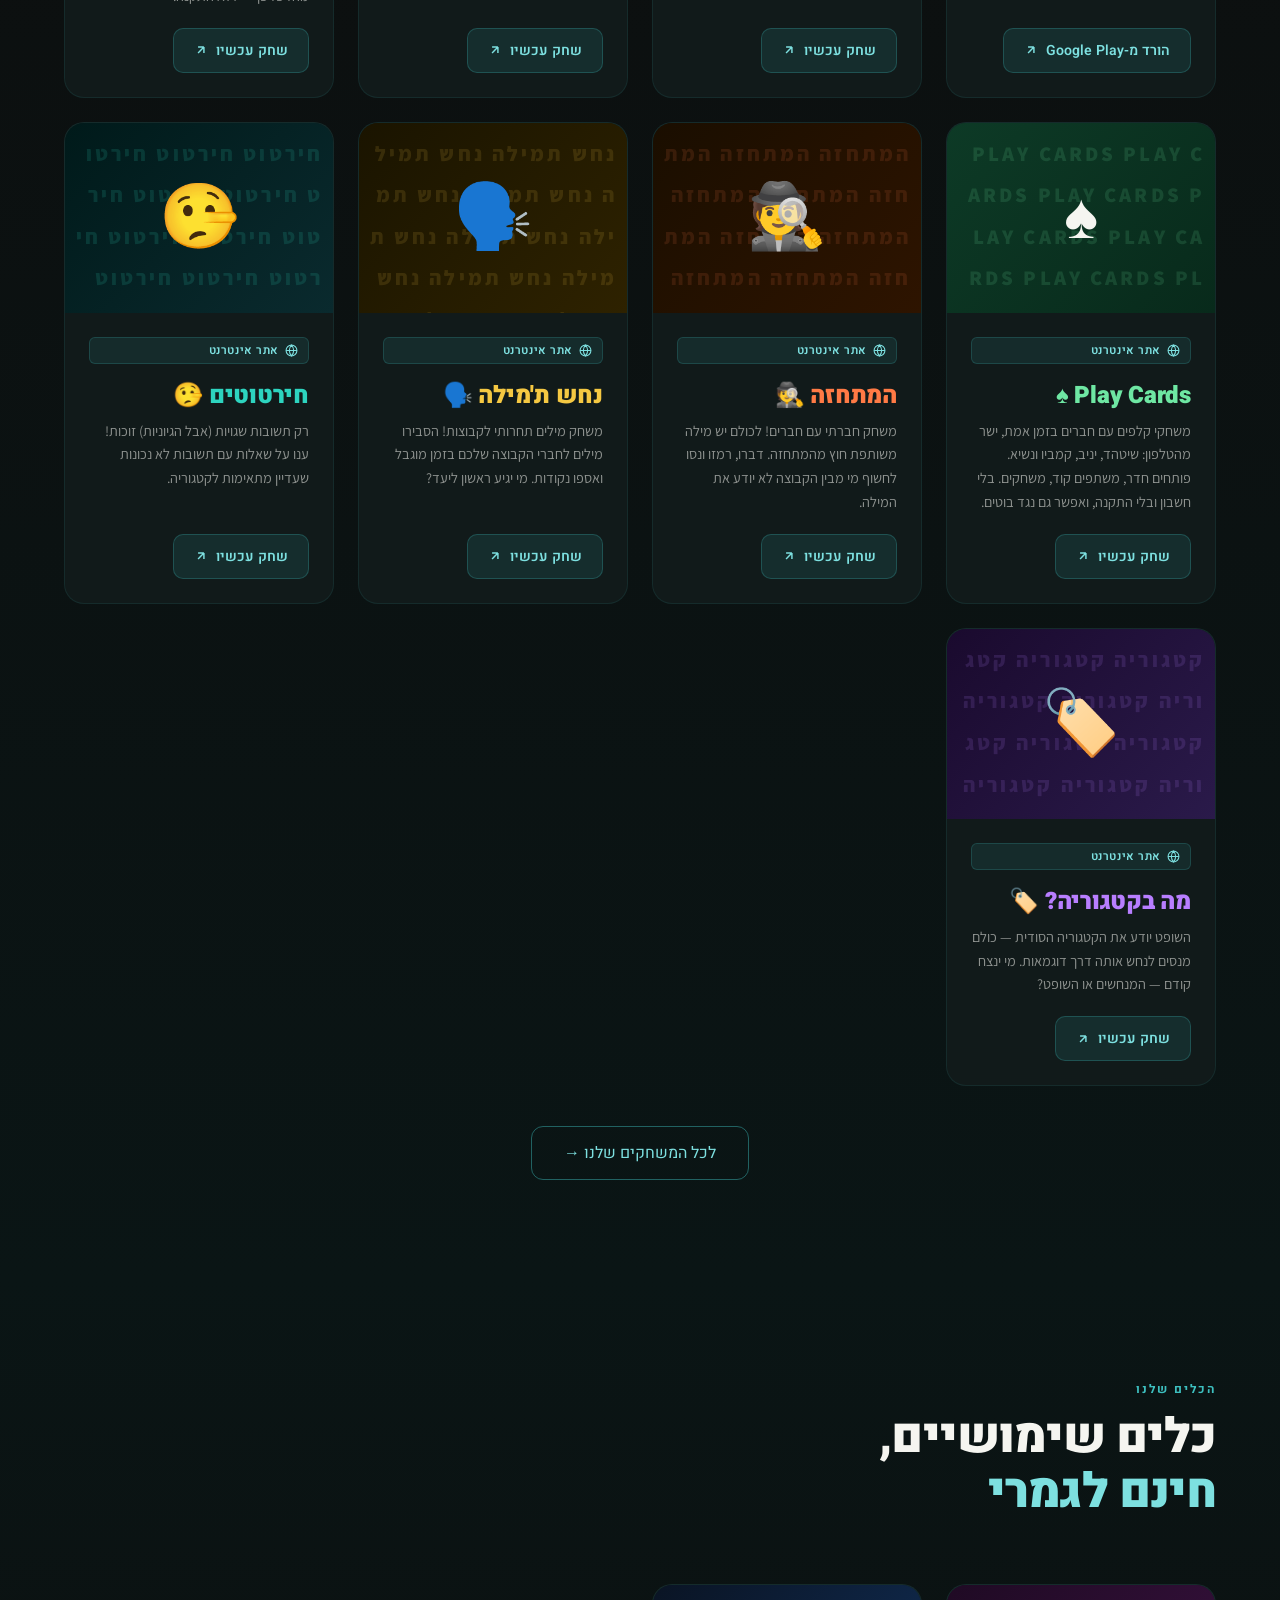
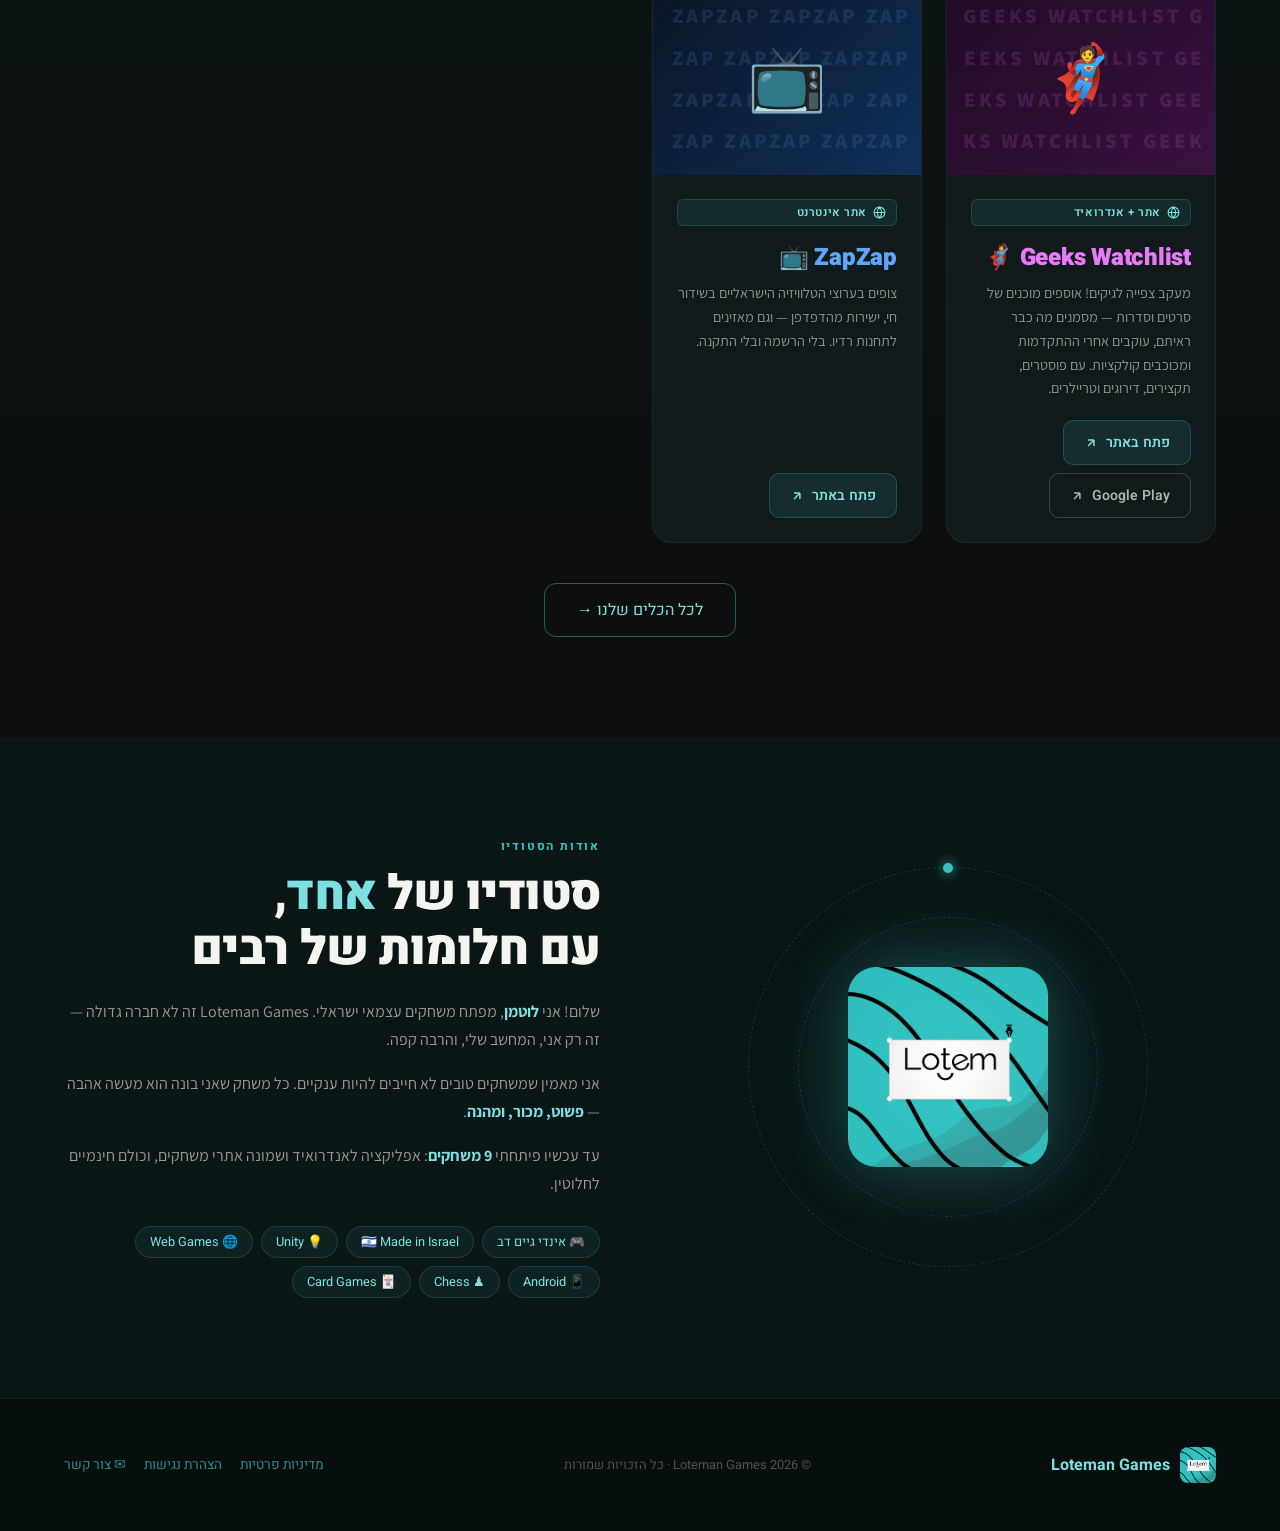
==== commit ecf580f7: "Rename Krillion to the corrected Hebrew spelling Co-Authored-By: Claude Sonnet 5.5 <noreply@anthropi" ====
--- a/index.html
+++ b/index.html
@@ -32,7 +32,7 @@
   <link rel="preconnect" href="https://fonts.googleapis.com" />
   <link rel="preconnect" href="https://fonts.gstatic.com" crossorigin />
   <link href="https://fonts.googleapis.com/css2?family=Heebo:wght@300;400;700;900&family=Assistant:wght@300;400;700&display=swap" rel="stylesheet" />
-    <link rel="stylesheet" href="css/styles.css?v=8" />
+    <link rel="stylesheet" href="css/styles.css?v=9" />
 </head>
 <body>
 
@@ -147,7 +147,7 @@
           <svg width="13" height="13" viewBox="0 0 24 24" fill="none" stroke="currentColor" stroke-width="2"><circle cx="12" cy="12" r="10"/><path d="M2 12h20M12 2a15.3 15.3 0 0 1 4 10 15.3 15.3 0 0 1-4 10 15.3 15.3 0 0 1-4-10 15.3 15.3 0 0 1 4-10z"/></svg>
           אתר אינטרנט
         </div>
-        <div class="game-name">קריעליון 🤿</div>
+        <div class="game-name">קריליון 🤿</div>
         <div class="game-desc">טריוויה יומית בעברית! 7 שאלות בכל יום, 25 שניות לכל תשובה, ולא מספיק לענות נכון: צריך לענות נדיר. ככל שהתשובה נדירה יותר, הצלילה עמוקה יותר.</div>
         <a href="https://krillionhebrew.loteman.com/" target="_blank" class="game-link">
           שחק עכשיו
--- a/css/styles.css
+++ b/css/styles.css
@@ -436,7 +436,7 @@
       font-family: 'Assistant', sans-serif;
     }
     .krillion-pattern::before {
-      content: 'קריעליון קריעליון קריעליון קריעליון קריעליון קריעליון קריעליון קריעליון קריעליון קריעליון קריעליון קריעליון קריעליון קריעליון קריעליון קריעליון';
+      content: 'קריליון קריליון קריליון קריליון קריליון קריליון קריליון קריליון קריליון קריליון קריליון קריליון קריליון קריליון קריליון קריליון';
       color: rgba(94,200,242,0.14);
     }
     .playcards-pattern::before {
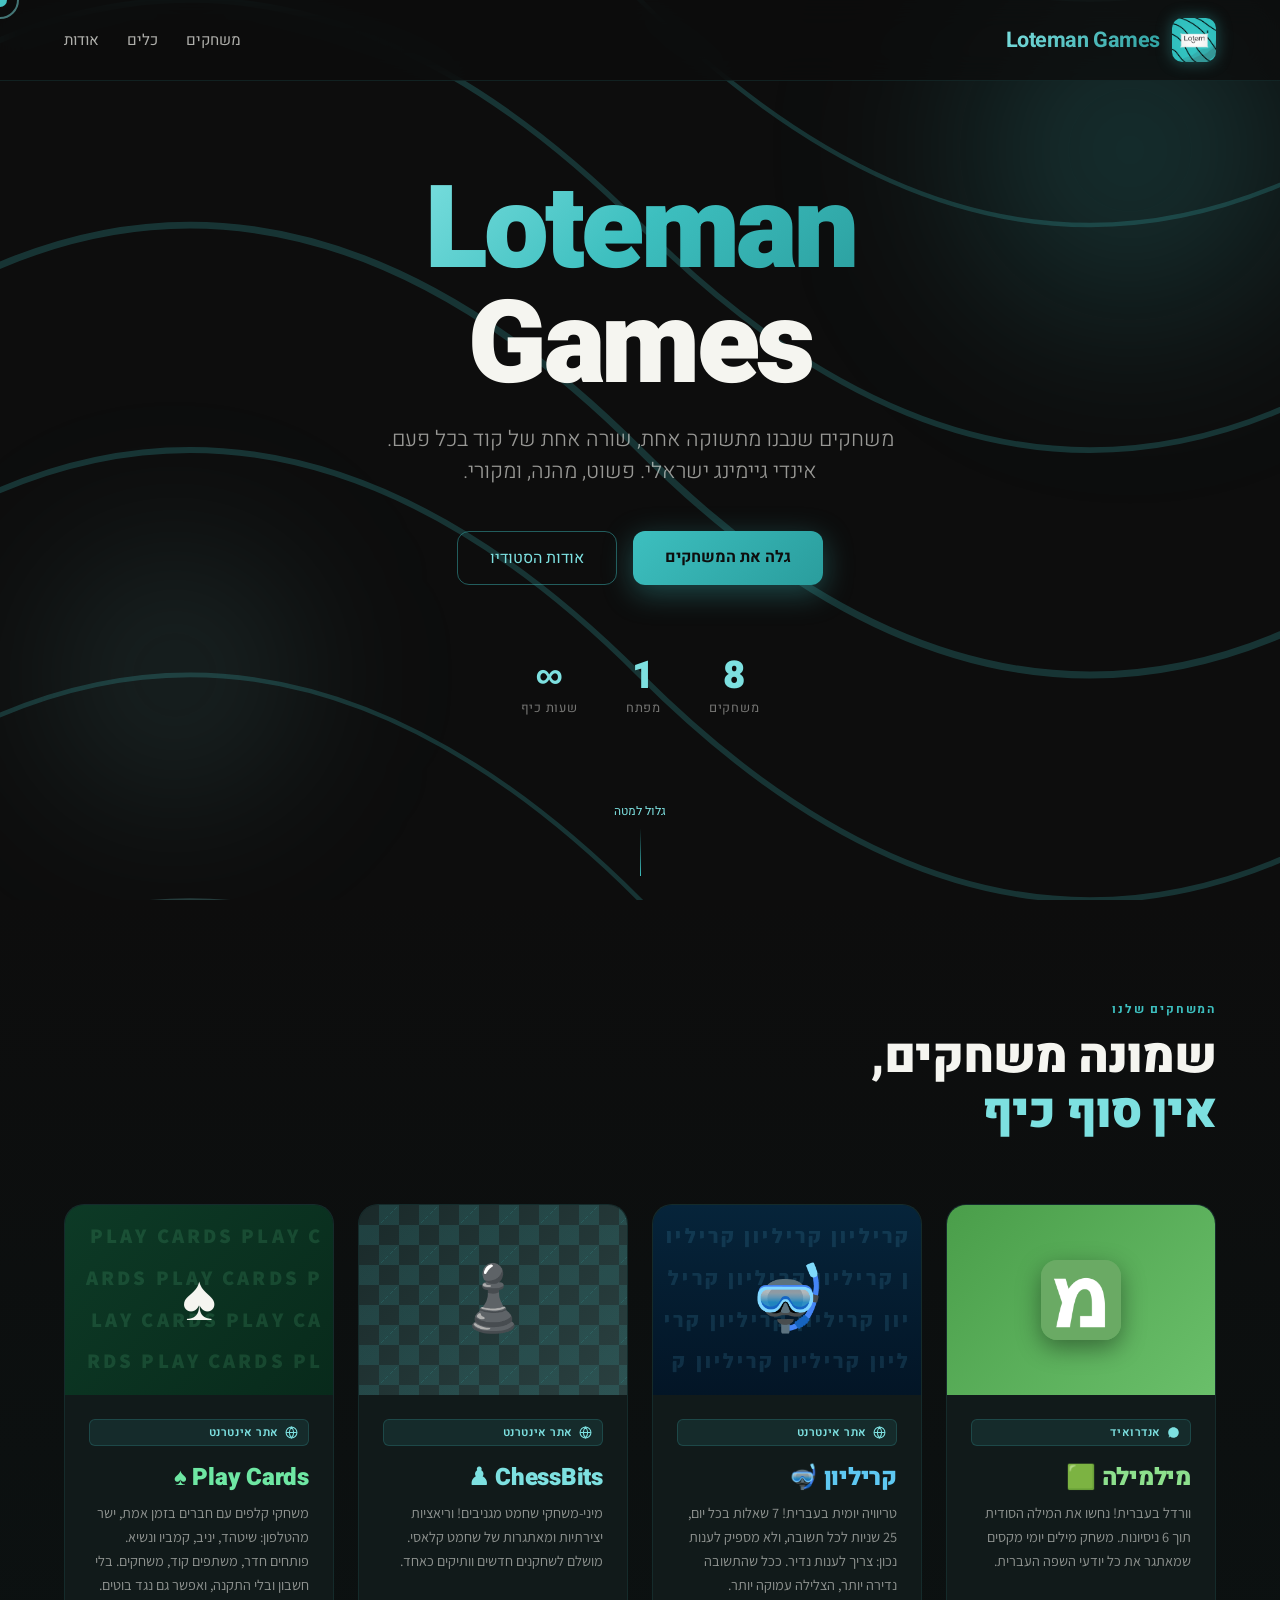
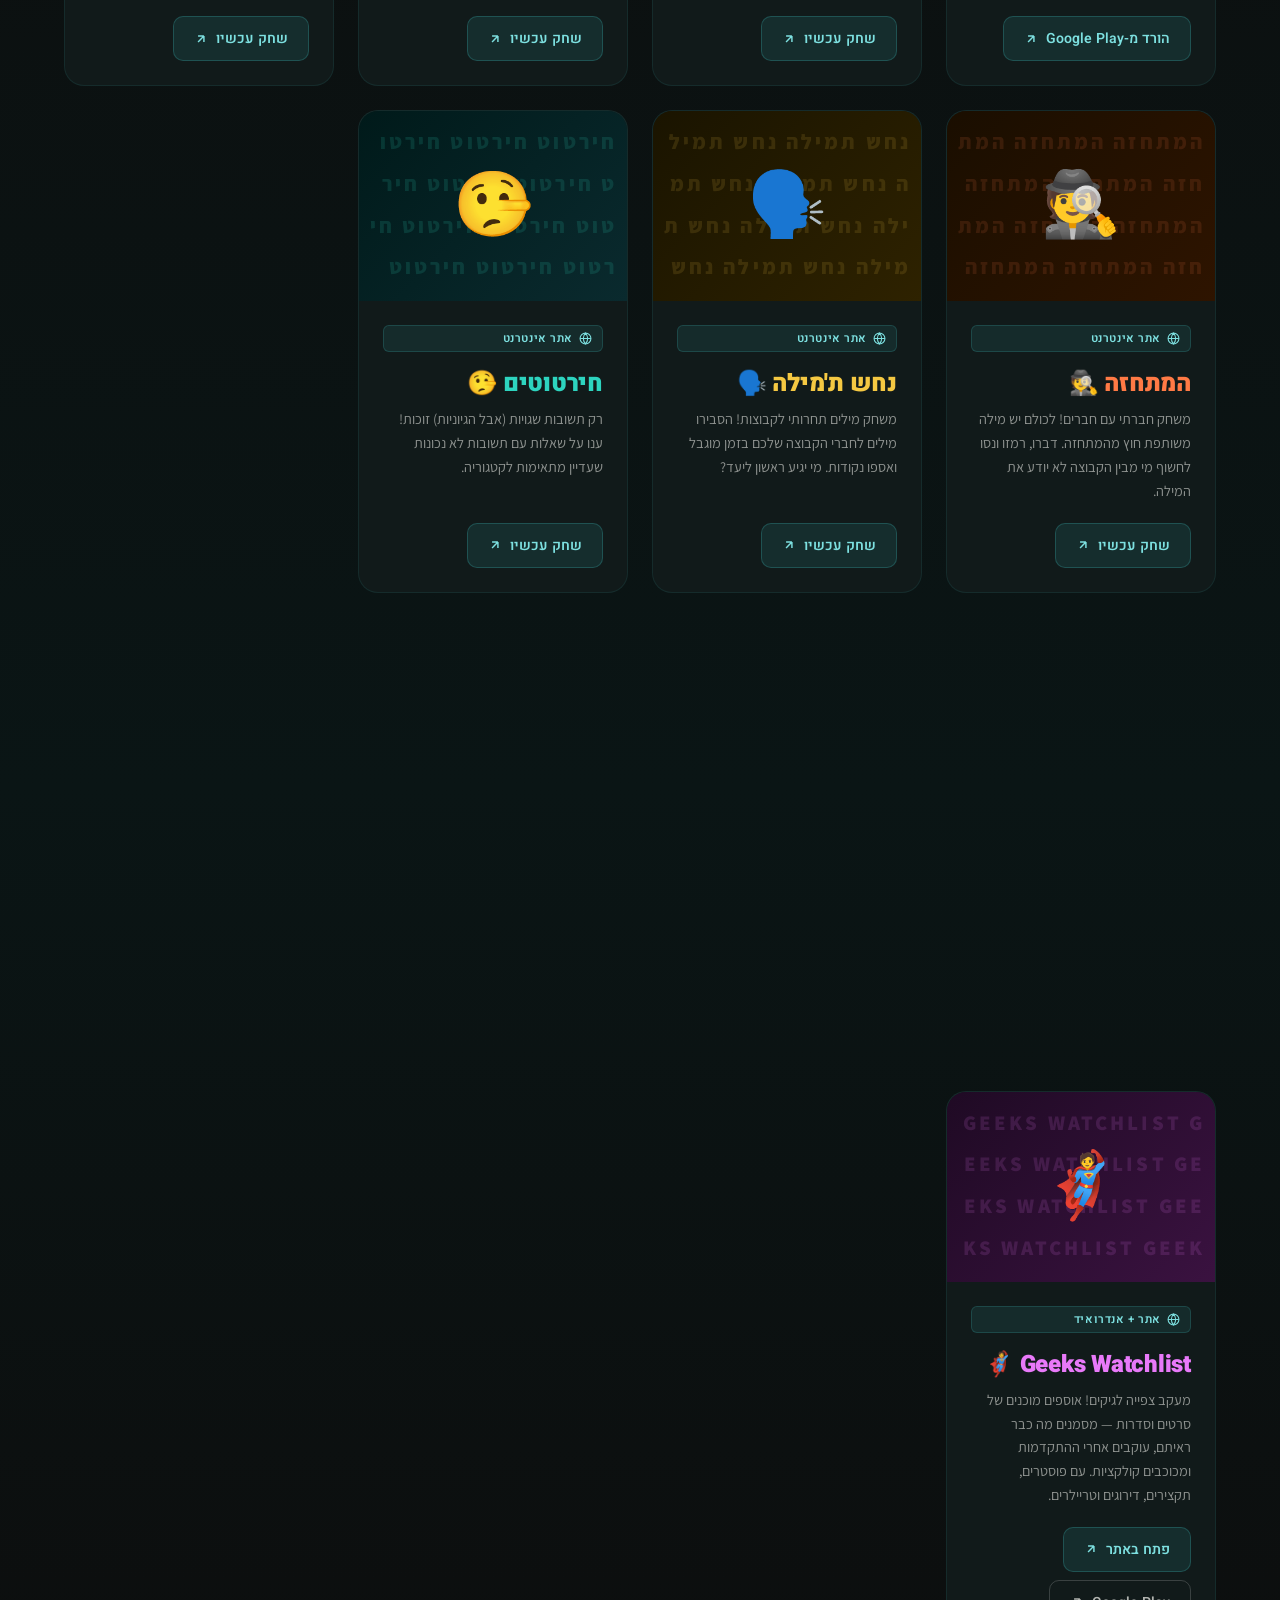
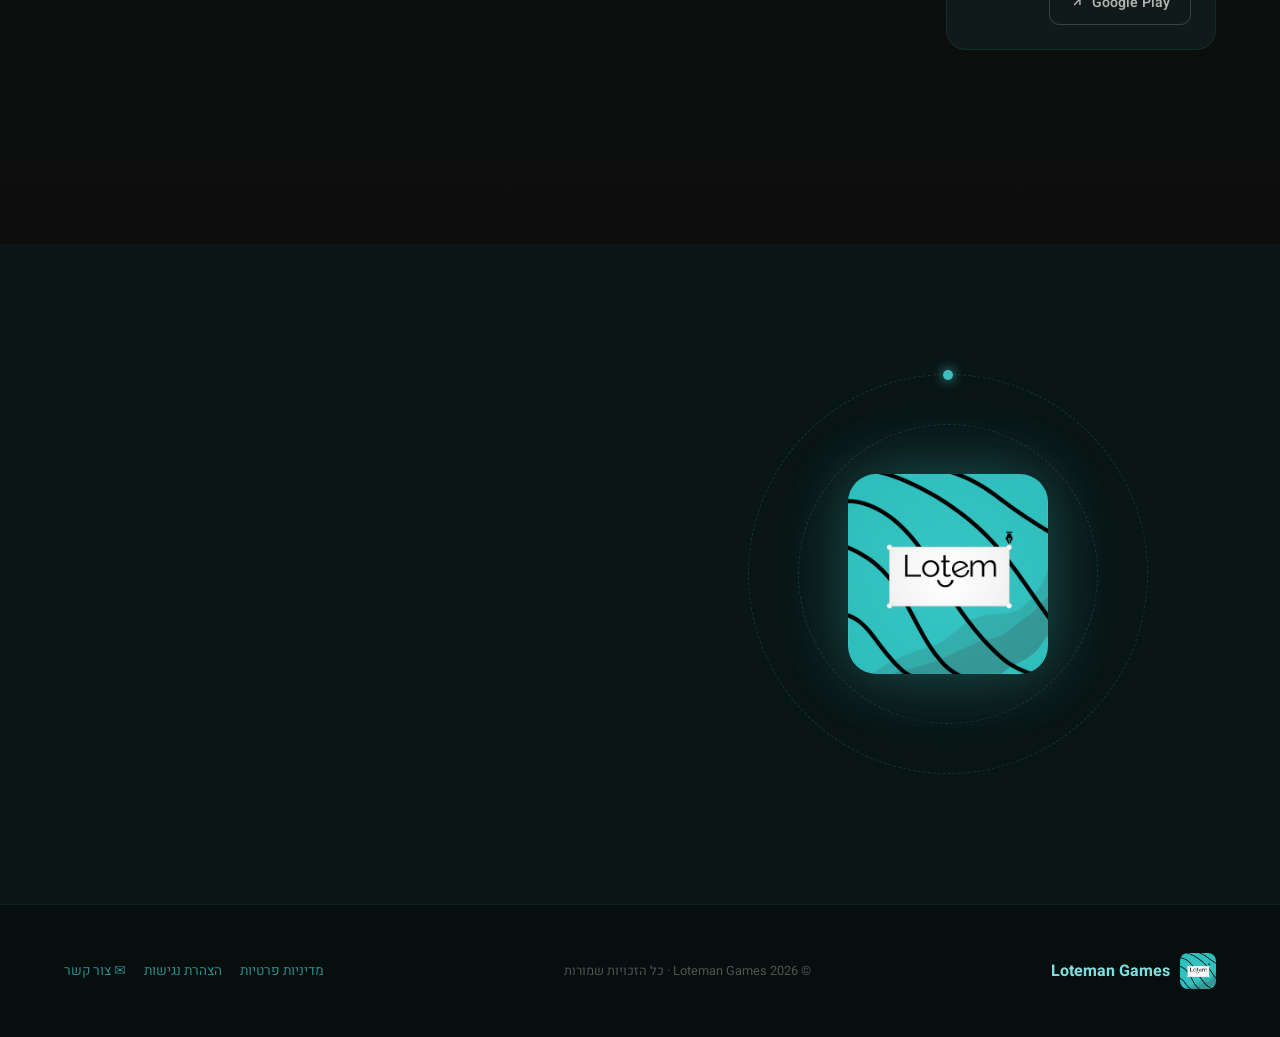
==== commit 4fd20a35: "Move card games from Games to Tools, update game count to 8 Remove coming-soon filler cards (counts " ====
--- a/index.html
+++ b/index.html
@@ -85,7 +85,7 @@
     </div>
     <div class="hero-stats">
       <div class="stat">
-        <div class="stat-num">9</div>
+        <div class="stat-num">8</div>
         <div class="stat-label">משחקים</div>
       </div>
       <div class="stat">
@@ -110,7 +110,7 @@
   <div class="games-intro reveal">
     <div class="section-label">המשחקים שלנו</div>
     <h2 class="section-title">
-      תשעה משחקים,<br/>
+      שמונה משחקים,<br/>
       <span>אין סוף כיף</span>
     </h2>
   </div>
@@ -176,26 +176,6 @@
       </div>
     </div>
 
-    <!-- 3. Card Games -->
-    <div class="game-card game-card-cards reveal">
-      <div class="game-thumb game-thumb-cards">
-        <div class="card-pattern"></div>
-        <div class="game-icon-large">🃏</div>
-      </div>
-      <div class="game-body">
-        <div class="game-platform">
-          <svg width="13" height="13" viewBox="0 0 24 24" fill="none" stroke="currentColor" stroke-width="2"><circle cx="12" cy="12" r="10"/><path d="M2 12h20M12 2a15.3 15.3 0 0 1 4 10 15.3 15.3 0 0 1-4 10 15.3 15.3 0 0 1-4-10 15.3 15.3 0 0 1 4-10z"/></svg>
-          אתר אינטרנט
-        </div>
-        <div class="game-name">משחקי הקלפים של לוטמן 🃏</div>
-        <div class="game-desc">אוסף משחקי קלפים קלאסיים ומקוריים. שעות של כיף עם חברים ומשפחה, ישירות מהדפדפן — ללא התקנה.</div>
-        <a href="https://cardgames.loteman.com/" target="_blank" class="game-link">
-          שחק עכשיו
-          <svg width="14" height="14" viewBox="0 0 24 24" fill="none" stroke="currentColor" stroke-width="2.5"><path d="M7 17L17 7M17 7H7M17 7v10"/></svg>
-        </a>
-      </div>
-    </div>
-
     <!-- Play Cards -->
     <div class="game-card game-card-playcards reveal">
       <div class="game-thumb game-thumb-playcards">
@@ -293,15 +273,6 @@
           שחק עכשיו
           <svg width="14" height="14" viewBox="0 0 24 24" fill="none" stroke="currentColor" stroke-width="2.5"><path d="M7 17L17 7M17 7H7M17 7v10"/></svg>
         </a>
-      </div>
-    </div>
-
-    <!-- Filler (phones only) -->
-    <div class="game-card game-card-soon reveal" aria-hidden="true">
-      <div class="game-card-soon-inner">
-        <div class="game-card-soon-emoji">🚀</div>
-        <div class="game-card-soon-title">עוד משחקים בדרך</div>
-        <div class="game-card-soon-sub">בקרוב...</div>
       </div>
     </div>
 
@@ -392,12 +363,23 @@
       </div>
     </div>
 
-    <!-- Filler (phones only) -->
-    <div class="game-card game-card-soon reveal" aria-hidden="true">
-      <div class="game-card-soon-inner">
-        <div class="game-card-soon-emoji">🛠️</div>
-        <div class="game-card-soon-title">עוד כלים בדרך</div>
-        <div class="game-card-soon-sub">בקרוב...</div>
+    <!-- Card Games -->
+    <div class="game-card game-card-cards reveal">
+      <div class="game-thumb game-thumb-cards">
+        <div class="card-pattern"></div>
+        <div class="game-icon-large">🃏</div>
+      </div>
+      <div class="game-body">
+        <div class="game-platform">
+          <svg width="13" height="13" viewBox="0 0 24 24" fill="none" stroke="currentColor" stroke-width="2"><circle cx="12" cy="12" r="10"/><path d="M2 12h20M12 2a15.3 15.3 0 0 1 4 10 15.3 15.3 0 0 1-4 10 15.3 15.3 0 0 1-4-10 15.3 15.3 0 0 1 4-10z"/></svg>
+          אתר אינטרנט
+        </div>
+        <div class="game-name">משחקי הקלפים של לוטמן 🃏</div>
+        <div class="game-desc">אוסף משחקי קלפים קלאסיים ומקוריים. שעות של כיף עם חברים ומשפחה, ישירות מהדפדפן — ללא התקנה.</div>
+        <a href="https://cardgames.loteman.com/" target="_blank" rel="noopener" class="game-link">
+          פתח באתר
+          <svg width="14" height="14" viewBox="0 0 24 24" fill="none" stroke="currentColor" stroke-width="2.5"><path d="M7 17L17 7M17 7H7M17 7v10"/></svg>
+        </a>
       </div>
     </div>
 
@@ -435,7 +417,7 @@
         אני מאמין שמשחקים טובים לא חייבים להיות ענקיים. כל משחק שאני בונה הוא מעשה אהבה — <strong>פשוט, מכור, ומהנה</strong>.
       </p>
       <p class="about-p">
-        עד עכשיו פיתחתי <strong>9 משחקים</strong>: אפליקציה לאנדרואיד ושמונה אתרי משחקים, וכולם חינמיים לחלוטין.
+        עד עכשיו פיתחתי <strong>8 משחקים</strong>: אפליקציה לאנדרואיד ושבעה אתרי משחקים, וכולם חינמיים לחלוטין.
       </p>
       <div class="about-tags">
         <span class="tag">🎮 אינדי גיים דב</span>
